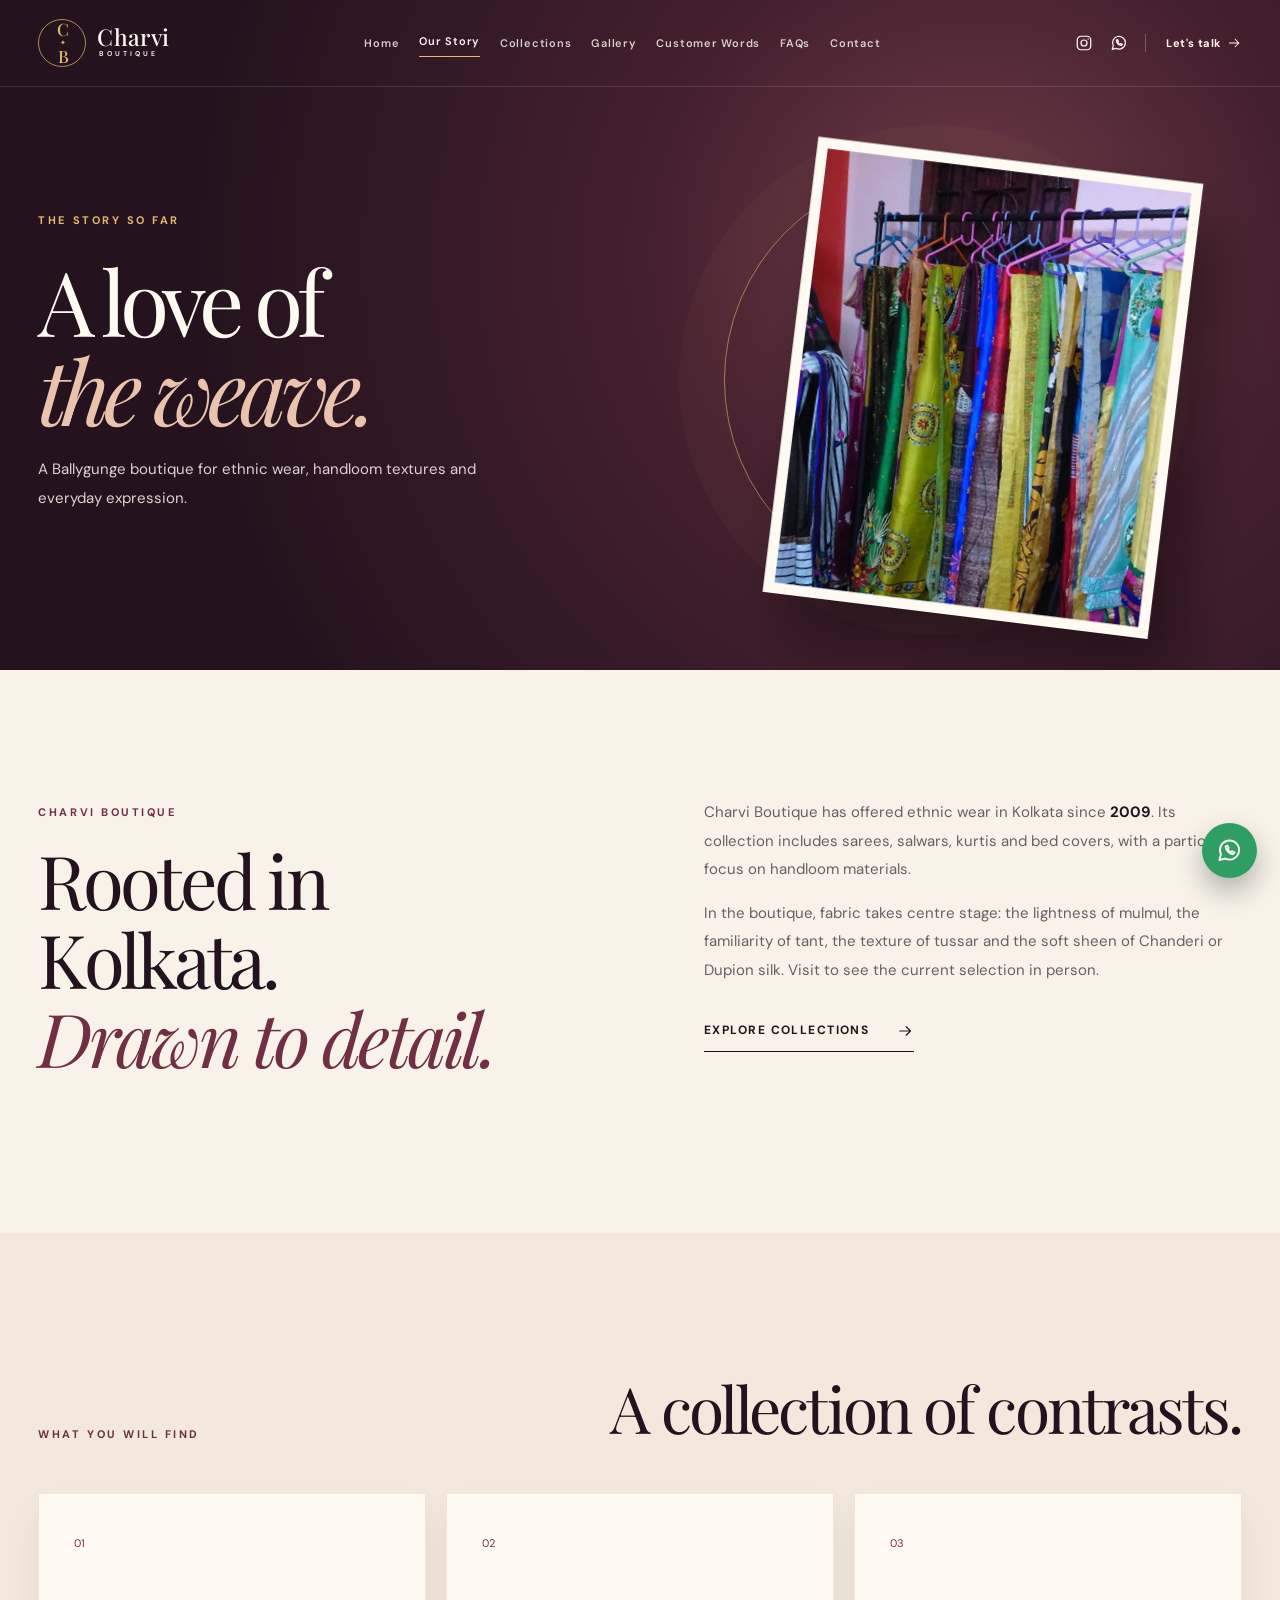
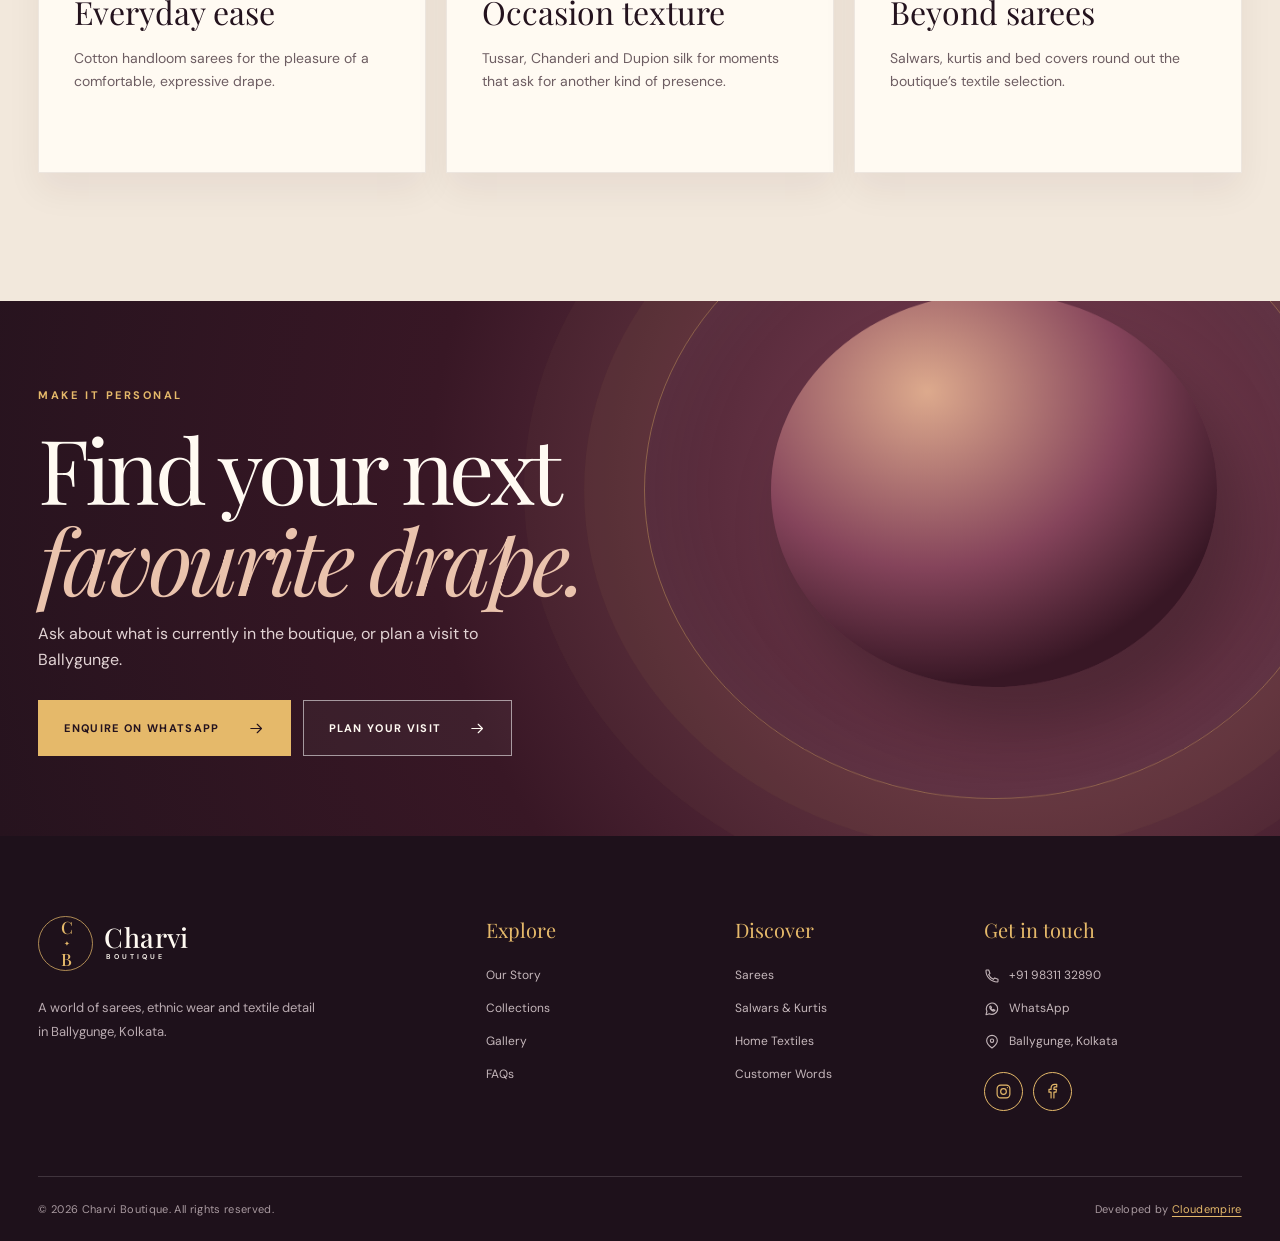
==== about/index.html @ 3b356560 "Build Charvi Boutique multi-page website" ====
<!doctype html><html lang="en"><head><meta charset="utf-8"><meta name="viewport" content="width=device-width, initial-scale=1"><meta name="theme-color" content="#24131e"><title>Our Story | Charvi Boutique, Kolkata</title><meta name="description" content="Learn about Charvi Boutique, a Ballygunge destination for handloom sarees and ethnic wear since 2009."><link rel="canonical" href="https://cloudempiretech.github.io/CharviBoutique/about/"><meta property="og:type" content="website"><meta property="og:title" content="Our Story | Charvi Boutique, Kolkata"><meta property="og:description" content="Learn about Charvi Boutique, a Ballygunge destination for handloom sarees and ethnic wear since 2009."><meta property="og:image" content="https://cloudempiretech.github.io/CharviBoutique/assets/images/boutique-3.jpg"><link rel="preconnect" href="https://fonts.googleapis.com"><link rel="preconnect" href="https://fonts.gstatic.com" crossorigin><link href="https://fonts.googleapis.com/css2?family=DM+Sans:wght@400;500;600;700&family=Playfair+Display:ital,wght@0,400;0,500;0,600;1,400;1,500&display=swap" rel="stylesheet"><link rel="stylesheet" href="../assets/css/style.css"><script type="application/ld+json">{"@context": "https://schema.org", "@type": "ClothingStore", "name": "Charvi Boutique", "url": "https://cloudempiretech.github.io/CharviBoutique/", "telephone": ["+91 98311 32890", "+91 94772 25097"], "address": {"@type": "PostalAddress", "streetAddress": "4B Baman Para Lane", "addressLocality": "Kolkata", "addressRegion": "West Bengal", "postalCode": "700019", "addressCountry": "IN"}, "sameAs": ["https://www.facebook.com/Charviboutique/", "https://www.instagram.com/thecharviboutique/"]}</script><script src="../assets/js/site.js" defer></script></head><body data-page="Our Story"><svg xmlns="http://www.w3.org/2000/svg" class="icon-sprite" aria-hidden="true"><symbol id="i-arrow" viewBox="0 0 24 24"><path d="M4 12h15m-6-6 6 6-6 6"/></symbol><symbol id="i-phone" viewBox="0 0 24 24"><path d="M7 3H4a1 1 0 0 0-1 1c0 9.4 7.6 17 17 17a1 1 0 0 0 1-1v-3l-5-2-2 2a15 15 0 0 1-7-7l2-2-2-5Z"/></symbol><symbol id="i-pin" viewBox="0 0 24 24"><path d="M20 10c0 5-8 11-8 11S4 15 4 10a8 8 0 1 1 16 0Z"/><circle cx="12" cy="10" r="2.5"/></symbol><symbol id="i-insta" viewBox="0 0 24 24"><rect x="3" y="3" width="18" height="18" rx="5"/><circle cx="12" cy="12" r="4"/><path d="M17.5 6.5h.01"/></symbol><symbol id="i-facebook" viewBox="0 0 24 24"><path d="M14 21v-8h3l.5-4H14V7c0-1 .4-1.5 1.6-1.5H18V2h-3c-3.4 0-5 1.8-5 5v2H7v4h3v8"/></symbol><symbol id="i-whatsapp" viewBox="0 0 24 24"><path d="M20.5 11.6a8.5 8.5 0 0 1-12.4 7.5L3 20.5l1.4-5.1a8.5 8.5 0 1 1 16.1-3.8Z"/><path d="M8.5 8.5c.4 3.3 3.2 6.2 6.5 6.8l1.5-1.5-2.3-1.2-1.1 1a7 7 0 0 1-2.8-2.8l1-1.1-1.3-2.2-1.5 1Z"/></symbol><symbol id="i-menu" viewBox="0 0 24 24"><path d="M3 7h18M3 12h18M3 17h18"/></symbol><symbol id="i-close" viewBox="0 0 24 24"><path d="M5 5 19 19M19 5 5 19"/></symbol><symbol id="i-plus" viewBox="0 0 24 24"><path d="M12 4v16M4 12h16"/></symbol></svg><a class="skip-link" href="#main">Skip to content</a><div class="page-transition" aria-hidden="true"></div><header class="site-header"><div class="container header-inner"><a class="brand" href="../" aria-label="Charvi Boutique home"><span class="brand-mark">C<span>✦</span>B</span><span class="brand-name">Charvi <small>BOUTIQUE</small></span></a><nav class="site-nav" id="site-nav" aria-label="Main navigation"><a href="../" >Home</a><a href="../about/" aria-current="page">Our Story</a><a href="../collections/" >Collections</a><a href="../gallery/" >Gallery</a><a href="../testimonials/" >Customer Words</a><a href="../faq/" >FAQs</a><a href="../contact/" >Contact</a></nav><div class="header-actions"><a href="https://www.instagram.com/thecharviboutique/?hl=en" aria-label="Instagram" target="_blank" rel="noopener noreferrer"><svg class="icon" aria-hidden="true"><use href="#i-insta"></use></svg></a><a href="https://wa.me/919831132890" aria-label="WhatsApp Charvi Boutique" target="_blank" rel="noopener noreferrer"><svg class="icon" aria-hidden="true"><use href="#i-whatsapp"></use></svg></a><a class="header-contact" href="../contact/">Let's talk <svg class="icon" aria-hidden="true"><use href="#i-arrow"></use></svg></a><button class="menu-toggle" type="button" aria-label="Open menu" aria-expanded="false" aria-controls="site-nav"><svg class="icon" aria-hidden="true"><use href="#i-menu"></use></svg></button></div></div></header><main id="main"><section class="page-hero about-hero"><div class="container page-hero-grid"><div class="page-hero-copy"><span class="eyebrow hero-reveal">The story so far</span><h1 class="hero-reveal">A love of<br><em>the weave.</em></h1><p class="hero-reveal">A Ballygunge boutique for ethnic wear, handloom textures and everyday expression.</p></div><div class="page-hero-art"><picture class="page-art-photo"><source type="image/webp" srcset="../assets/images/boutique-1-480.webp 480w, ../assets/images/boutique-1-960.webp 960w" sizes="(max-width: 700px) 90vw, 44vw"><img src="../assets/images/boutique-1.jpg" alt="Sarees hanging inside Charvi Boutique in Ballygunge" loading="eager" decoding="async" fetchpriority="high" width="960" height="720"></picture><span class="art-circle"></span></div></div></section><section class="section-pad container split-story"><div class="reveal"><span class="eyebrow">Charvi Boutique</span><h2>Rooted in Kolkata.<br><em>Drawn to detail.</em></h2></div><div class="story-prose reveal"><p>Charvi Boutique has offered ethnic wear in Kolkata since <strong>2009</strong>. Its collection includes sarees, salwars, kurtis and bed covers, with a particular focus on handloom materials.</p><p>In the boutique, fabric takes centre stage: the lightness of mulmul, the familiarity of tant, the texture of tussar and the soft sheen of Chanderi or Dupion silk. Visit to see the current selection in person.</p><a class="text-link" href="../collections/"><span>Explore collections</span><svg class="icon" aria-hidden="true"><use href="#i-arrow"></use></svg></a></div></section><section class="values-section section-pad"><div class="container"><div class="section-head reveal"><span class="eyebrow">What you will find</span><h2>A collection of contrasts.</h2></div><div class="value-grid"><article class="value-card tilt reveal"><span>01</span><h3>Everyday ease</h3><p>Cotton handloom sarees for the pleasure of a comfortable, expressive drape.</p></article><article class="value-card tilt reveal"><span>02</span><h3>Occasion texture</h3><p>Tussar, Chanderi and Dupion silk for moments that ask for another kind of presence.</p></article><article class="value-card tilt reveal"><span>03</span><h3>Beyond sarees</h3><p>Salwars, kurtis and bed covers round out the boutique’s textile selection.</p></article></div></div></section><section class="contact-band"><div class="contact-band-inner reveal"><span class="eyebrow">Make it personal</span><h2>Find your next<br><em>favourite drape.</em></h2><p>Ask about what is currently in the boutique, or plan a visit to Ballygunge.</p><div class="button-row"><a class="btn btn-gold" href="https://wa.me/919831132890"><span>Enquire on WhatsApp</span><svg class="icon" aria-hidden="true"><use href="#i-arrow"></use></svg></a><a class="btn btn-outline-light" href="../contact/"><span>Plan your visit</span><svg class="icon" aria-hidden="true"><use href="#i-arrow"></use></svg></a></div></div><div class="band-orb" aria-hidden="true"></div></section></main><footer class="site-footer"><div class="container footer-main"><div class="footer-brand"><a class="brand footer-logo" href="../" aria-label="Charvi Boutique home"><span class="brand-mark">C<span>✦</span>B</span><span class="brand-name">Charvi <small>BOUTIQUE</small></span></a><p>A world of sarees, ethnic wear and textile detail in Ballygunge, Kolkata.</p></div><div class="footer-links"><h3>Explore</h3><a href="../about/">Our Story</a><a href="../collections/">Collections</a><a href="../gallery/">Gallery</a><a href="../faq/">FAQs</a></div><div class="footer-links"><h3>Discover</h3><a href="../collections/sarees/">Sarees</a><a href="../collections/salwar-kurtis/">Salwars & Kurtis</a><a href="../collections/home-textiles/">Home Textiles</a><a href="../testimonials/">Customer Words</a></div><div class="footer-contact"><h3>Get in touch</h3><a href="tel:+919831132890"><svg class="icon" aria-hidden="true"><use href="#i-phone"></use></svg> +91 98311 32890</a><a href="https://wa.me/919831132890" target="_blank" rel="noopener noreferrer"><svg class="icon" aria-hidden="true"><use href="#i-whatsapp"></use></svg> WhatsApp</a><a href="https://www.google.com/maps/search/?api=1&query=Charvi+Boutique+4B+Baman+Para+Lane+Ballygunge+Kolkata" target="_blank" rel="noopener noreferrer"><svg class="icon" aria-hidden="true"><use href="#i-pin"></use></svg> Ballygunge, Kolkata</a><div class="social-row"><a href="https://www.instagram.com/thecharviboutique/?hl=en" aria-label="Instagram" target="_blank" rel="noopener noreferrer"><svg class="icon" aria-hidden="true"><use href="#i-insta"></use></svg></a><a href="https://www.facebook.com/Charviboutique/" aria-label="Facebook" target="_blank" rel="noopener noreferrer"><svg class="icon" aria-hidden="true"><use href="#i-facebook"></use></svg></a></div></div></div><div class="container footer-bottom"><span>© 2026 Charvi Boutique. All rights reserved.</span><span>Developed by <a href="https://cloudempire.tech/" target="_blank" rel="noopener noreferrer">Cloudempire</a></span></div></footer><a class="float-whatsapp" href="https://wa.me/919831132890" aria-label="Chat with Charvi Boutique on WhatsApp" target="_blank" rel="noopener noreferrer"><svg class="icon" aria-hidden="true"><use href="#i-whatsapp"></use></svg></a></body></html>
---- assets/css/style.css ----
:root{--ink:#24131e;--plum:#381725;--plum2:#4b2031;--wine:#722f44;--rose:#d8a0a0;--gold:#e5b96a;--cream:#f8f2e9;--paper:#f2e8dc;--muted:#6d5d62;--line:rgba(58,29,42,.17);--white:#fffaf2;--serif:'Playfair Display',Georgia,serif;--sans:'DM Sans',Arial,sans-serif;scroll-behavior:smooth}
*{box-sizing:border-box}html{overflow-x:hidden}body{margin:0;background:var(--cream);color:var(--ink);font-family:var(--sans);font-size:16px;line-height:1.65;overflow-x:hidden}img{max-width:100%;display:block}picture{display:block}a{color:inherit;text-decoration:none}button,input,select,textarea{font:inherit}button{cursor:pointer}::selection{background:var(--gold);color:var(--ink)}:focus-visible{outline:3px solid var(--gold);outline-offset:4px}.icon-sprite{position:absolute;width:0;height:0;overflow:hidden}.icon{width:20px;height:20px;fill:none;stroke:currentColor;stroke-width:1.65;stroke-linecap:round;stroke-linejoin:round;flex:none}.container{width:min(100% - 6vw,1380px);margin-inline:auto}.section-pad{padding:clamp(80px,10vw,150px) 0}.eyebrow{display:inline-block;color:var(--wine);font-size:11px;font-weight:700;line-height:1.4;letter-spacing:.23em;text-transform:uppercase}.section-head{display:flex;align-items:end;justify-content:space-between;gap:32px;margin-bottom:50px}.section-head h2{max-width:650px;margin:12px 0 0;font:400 clamp(44px,5vw,78px)/1.08 var(--serif);letter-spacing:-.045em}.section-head p{max-width:330px;margin:0 0 7px;color:var(--muted);font-size:14px}h1,h2,h3,p,blockquote{overflow-wrap:break-word}h2 em,h1 em{font-weight:400;color:var(--wine)}
.skip-link{position:fixed;z-index:1000;top:-100px;left:15px;background:var(--gold);padding:10px 16px}.skip-link:focus{top:15px}.page-transition{position:fixed;z-index:101;inset:0;background:var(--gold);transform:scaleY(0);transform-origin:bottom;pointer-events:none}.page-transition.active{animation:pageOut .55s ease forwards}@keyframes pageOut{to{transform:scaleY(1)}}
.site-header{position:absolute;z-index:50;top:0;left:0;width:100%;color:var(--white);border-bottom:1px solid rgba(255,255,255,.14)}.header-inner{height:86px;display:flex;align-items:center;gap:32px}.brand{display:inline-flex;align-items:center;gap:11px;white-space:nowrap;flex:none}.brand-mark{display:grid;place-items:center;position:relative;width:48px;height:48px;border:1px solid rgba(229,185,106,.72);border-radius:50%;font:500 17px/1 var(--serif);letter-spacing:-.08em;color:var(--gold)}.brand-mark>span{font-size:7px;margin:0 1px}.brand-name{display:flex;flex-direction:column;font:500 23px/1 var(--serif);letter-spacing:.015em}.brand-name small{font:600 7px/1.8 var(--sans);letter-spacing:.45em;margin-left:2px}.site-nav{display:flex;align-items:center;justify-content:center;gap:clamp(13px,1.55vw,26px);margin-left:auto}.site-nav a{font-size:11px;font-weight:600;letter-spacing:.07em;opacity:.8;position:relative;transition:opacity .25s,transform .25s}.site-nav a:after{content:'';height:1px;background:var(--gold);position:absolute;bottom:-7px;left:0;right:100%;transition:right .3s}.site-nav a:hover,.site-nav a[aria-current]{opacity:1;transform:translateY(-2px)}.site-nav a:hover:after,.site-nav a[aria-current]:after{right:0}.header-actions{display:flex;align-items:center;gap:17px;margin-left:auto}.header-actions>a:not(.header-contact){display:grid;place-items:center;transition:transform .3s,color .3s}.header-actions>a:hover{color:var(--gold);transform:translateY(-3px)}.header-actions .icon{width:18px;height:18px}.header-contact{display:inline-flex;gap:6px;align-items:center;border-left:1px solid rgba(255,255,255,.25);padding-left:20px;font-size:11px;font-weight:700;letter-spacing:.04em;white-space:nowrap}.header-contact .icon{width:15px}.menu-toggle{display:none;background:none;border:0;color:inherit;padding:8px}.menu-toggle .icon{width:26px;height:26px}
.btn{display:inline-flex;align-items:center;justify-content:space-between;gap:28px;min-height:56px;padding:0 25px;border:1px solid transparent;font-size:11px;font-weight:700;letter-spacing:.12em;text-transform:uppercase;transition:transform .35s,box-shadow .35s,background .35s,color .35s;position:relative;overflow:hidden;isolation:isolate}.btn:before{content:'';position:absolute;z-index:-1;inset:0;background:linear-gradient(120deg,transparent 20%,rgba(255,255,255,.42) 50%,transparent 80%);transform:translateX(-145%) skewX(-25deg);transition:transform .65s}.btn:hover{transform:translateY(-4px);box-shadow:0 16px 32px rgba(20,5,12,.22)}.btn:hover:before{transform:translateX(145%) skewX(-25deg)}.btn .icon{width:17px;height:17px;transition:transform .3s}.btn:hover .icon{transform:translateX(5px)}.btn-gold{background:var(--gold);color:var(--ink)}.btn-outline-light{color:var(--white);border-color:rgba(255,255,255,.55);background:rgba(255,255,255,.04)}.btn-outline-light:hover{background:rgba(255,255,255,.13)}.button-row{display:flex;align-items:center;flex-wrap:wrap;gap:12px}.text-link{display:inline-flex;align-items:center;gap:28px;padding:10px 0;border-bottom:1px solid currentColor;font-size:12px;font-weight:700;letter-spacing:.12em;text-transform:uppercase;transition:gap .3s,color .3s}.text-link:hover{gap:38px;color:var(--wine)}.text-link .icon{width:17px}
.home-hero,.page-hero{background:radial-gradient(circle at 76% 38%,#723d49 0,#45202f 30%,#24131e 73%);color:var(--white);position:relative;isolation:isolate;overflow:hidden}.home-hero:before,.page-hero:before{content:'';position:absolute;inset:0;background-image:linear-gradient(115deg,rgba(255,255,255,.03) 1px,transparent 1px);background-size:55px 55px;opacity:.35;pointer-events:none}.home-hero{min-height:min(880px,100vh);padding:155px 0 38px}.hero-glow{position:absolute;width:45vw;height:45vw;border-radius:50%;top:13%;right:-9%;background:#b4575c;filter:blur(110px);opacity:.13}.hero-grid{display:grid;grid-template-columns:1fr 1.05fr;align-items:center;gap:3vw;min-height:600px}.hero-copy{position:relative;z-index:3;padding-bottom:20px}.hero-copy .eyebrow,.page-hero-copy .eyebrow{color:var(--gold)}.hero-copy h1,.page-hero-copy h1{margin:24px 0 22px;font:400 clamp(69px,7.3vw,122px)/.99 var(--serif);letter-spacing:-.067em}.hero-copy h1 em,.page-hero-copy h1 em{color:#eac3ad;white-space:nowrap}.hero-copy>p,.page-hero-copy>p{max-width:450px;color:#dfd1d1;font-size:15px;line-height:1.9;margin:0 0 32px}.hero-social{display:flex;align-items:center;gap:18px;margin-top:52px;color:var(--rose)}.hero-social span{font-size:10px;text-transform:uppercase;letter-spacing:.18em}.hero-social a{display:grid;place-items:center;border:1px solid rgba(255,255,255,.25);width:38px;height:38px;border-radius:50%;transition:transform .3s,background .3s}.hero-social a:hover{transform:translateY(-4px);background:rgba(255,255,255,.14)}.hero-social .icon{width:16px;height:16px}.hero-bottom{display:flex;justify-content:space-between;position:relative;z-index:2;color:rgba(255,255,255,.52);font-size:10px;letter-spacing:.16em;text-transform:uppercase;margin-top:20px}.hero-stage{position:relative;height:610px;transform-style:preserve-3d;perspective:1100px;will-change:transform}.stage-ring{position:absolute;width:520px;height:520px;border:1px solid rgba(229,185,106,.35);border-radius:50%;top:40px;left:11%;transform:rotate(-18deg) translateZ(-80px);box-shadow:0 0 0 36px rgba(255,255,255,.017),0 0 0 85px rgba(229,185,106,.025)}.stage-ring:after{content:'';position:absolute;width:70%;height:70%;border:1px dashed rgba(229,185,106,.22);border-radius:50%;top:15%;left:15%}.stage-back{position:absolute;left:0;top:96px;width:46%;height:310px;transform:rotate(-11deg) translateZ(20px);padding:9px;background:#fff5e7;box-shadow:0 35px 60px rgba(16,0,8,.45);animation:floatSoft 8s ease-in-out infinite}.stage-back picture,.stage-back img,.stage-main picture,.stage-main img{width:100%;height:100%;object-fit:cover}.stage-main{position:absolute;right:5%;top:8px;width:57%;height:560px;transform:rotate(7deg) translateZ(100px);padding:11px;background:var(--white);box-shadow:0 46px 75px rgba(11,0,7,.55);animation:floatSoft 9s ease-in-out infinite reverse}.stage-main img{object-position:48% 45%}.stage-main:after{content:'';position:absolute;inset:11px;background:linear-gradient(to bottom,transparent 70%,rgba(0,0,0,.29));pointer-events:none}.image-stamp{position:absolute;z-index:2;bottom:30px;left:30px;color:white;font:italic 16px var(--serif);text-shadow:0 1px 8px #000}.image-stamp b{color:var(--gold);padding:0 4px}.stage-glass{position:absolute;z-index:3;left:11%;bottom:21px;width:190px;height:140px;display:flex;align-items:center;gap:13px;padding:20px;border:1px solid rgba(255,255,255,.35);background:linear-gradient(125deg,rgba(255,255,255,.24),rgba(255,255,255,.06));backdrop-filter:blur(16px);box-shadow:20px 30px 50px rgba(18,0,10,.35);transform:rotate(-8deg) translateZ(160px)}.stage-glass span:last-child{font:18px/1.4 var(--serif)}.stage-glass em{color:#f1d39b}.sparkle{color:var(--gold);align-self:flex-start}.stage-disk{position:absolute;right:0;bottom:0;width:140px;height:140px;border-radius:50%;background:radial-gradient(circle at 30% 25%,#f8e0b6,#b77d3d 60%,#5b3429 90%);filter:blur(.1px);box-shadow:inset -17px -20px 30px rgba(54,12,27,.32),0 26px 30px rgba(0,0,0,.35);transform:translateZ(60px)}@keyframes floatSoft{50%{translate:0 -12px}}
.intro{display:grid;grid-template-columns:1fr 2.4fr .95fr;gap:5vw;align-items:center}.intro-symbol{font:200px/1 var(--serif);color:var(--gold);text-shadow:14px 20px 0 rgba(114,47,68,.09)}.intro-text h2{font:400 clamp(43px,5vw,77px)/1.13 var(--serif);letter-spacing:-.045em;margin:16px 0 25px}.intro-text p{max-width:610px;color:var(--muted);margin-bottom:28px}.intro-aside{align-self:end;color:var(--muted);font-size:13px}.intro-aside .line{display:block;width:70px;height:1px;background:var(--wine);margin-bottom:23px}
.collections-section{background:var(--paper);position:relative}.collections-section:before,.more-collections:before{content:'✦';position:absolute;right:2%;top:1%;color:rgba(114,47,68,.05);font:300px/1 var(--serif)}.collection-grid{display:grid;grid-template-columns:repeat(3,1fr);gap:20px;perspective:1200px}.collection-card{min-height:450px;position:relative;isolation:isolate;padding:28px;display:flex;flex-direction:column;justify-content:space-between;color:var(--white);overflow:hidden;transform-style:preserve-3d;background:linear-gradient(150deg,#8d4e55,#3a1c2c);box-shadow:0 18px 34px rgba(42,16,27,.16);transition:transform .35s,box-shadow .35s}.collection-card:before{content:'';position:absolute;inset:0;z-index:-1;opacity:.7;transform:scale(1);transition:transform .7s;background:radial-gradient(ellipse at 70% 30%,rgba(255,229,176,.55),transparent 34%),repeating-linear-gradient(102deg,transparent 0 9px,rgba(255,255,255,.055) 10px 12px)}.collection-card:hover{box-shadow:0 30px 55px rgba(42,16,27,.27)}.collection-card:hover:before{transform:scale(1.1)}.collection-card.wear{background:linear-gradient(145deg,#9e7758,#513336)}.collection-card.home{background:linear-gradient(145deg,#466b68,#233b40)}.collection-card.wear:before{background:radial-gradient(ellipse at 70% 30%,rgba(255,239,184,.5),transparent 35%),repeating-linear-gradient(145deg,transparent 0 16px,rgba(255,255,255,.065) 17px 19px)}.collection-card.home:before{background:radial-gradient(ellipse at 68% 30%,rgba(180,225,212,.44),transparent 35%),repeating-linear-gradient(90deg,transparent 0 11px,rgba(255,255,255,.05) 12px 14px)}.card-number{font:12px var(--sans);letter-spacing:.15em;transform:translateZ(35px)}.card-orbit{position:absolute;width:280px;height:280px;border-radius:50%;border:1px solid rgba(255,255,255,.5);top:49px;right:-29px;transform:rotateX(66deg) rotateZ(-40deg) translateZ(20px);box-shadow:0 0 0 30px rgba(255,255,255,.045),0 0 0 65px rgba(255,255,255,.027)}.card-orbit:after{content:'';position:absolute;inset:50px;border-radius:50%;background:radial-gradient(circle at 35% 30%,rgba(255,255,255,.6),rgba(255,255,255,.04) 70%);box-shadow:20px 35px 45px rgba(0,0,0,.22)}.card-bottom{display:flex;flex-direction:column;align-items:start;transform:translateZ(55px)}.card-bottom strong{font:400 clamp(32px,3vw,50px)/1.1 var(--serif);letter-spacing:-.03em}.card-bottom small{font:13px/1.6 var(--sans);opacity:.82;max-width:260px;margin-top:12px}.round-arrow{width:44px;height:44px;border:1px solid rgba(255,255,255,.65);border-radius:50%;display:grid;place-items:center;margin-top:28px;transition:transform .3s,background .3s}.collection-card:hover .round-arrow{transform:translateX(6px);background:rgba(255,255,255,.16)}
.feature-section{display:grid;grid-template-columns:1fr 1fr;gap:clamp(50px,9vw,140px);align-items:center}.feature-media{height:640px;position:relative;perspective:900px}.feature-photo{position:absolute;inset:20px 25px 20px 40px;transform:rotate(-5deg);box-shadow:25px 35px 45px rgba(67,31,40,.21);overflow:hidden}.feature-photo img{width:100%;height:100%;object-fit:cover;transition:transform 1s}.feature-photo:hover img{transform:scale(1.08)}.photo-shadow{position:absolute;inset:0 65px 45px 0;background:#dbbc9a;transform:rotate(5deg)}.feature-tag{position:absolute;right:-20px;bottom:40px;display:flex;justify-content:space-between;width:220px;padding:17px 20px;background:rgba(255,251,246,.87);backdrop-filter:blur(14px);box-shadow:0 18px 30px rgba(54,23,37,.15);font:italic 19px var(--serif);transform:rotate(4deg)}.feature-copy h2,.split-story h2,.contact-info h2,.faq-intro h2{font:400 clamp(49px,5.8vw,84px)/1.06 var(--serif);letter-spacing:-.05em;margin:17px 0 28px}.feature-copy>p,.story-prose p,.faq-intro p{color:var(--muted);font-size:15px;line-height:1.9;max-width:540px}.material-list{list-style:none;padding:0;margin:32px 0}.material-list li{padding:13px 0;border-bottom:1px solid var(--line);font:400 25px var(--serif)}.material-list li span{font:11px var(--sans);color:var(--wine);margin-right:25px}.quote-section{background:#e9dacf}.quote-layout{display:flex;gap:7vw;align-items:center}.quote-star{font:180px/1 var(--serif);color:var(--wine);text-shadow:15px 20px 0 rgba(114,47,68,.12)}.quote-layout blockquote{font:italic 400 clamp(45px,6vw,85px)/1.15 var(--serif);letter-spacing:-.03em;margin:12px 0}.quote-layout p{font-size:13px;color:var(--muted);margin-bottom:23px}.contact-band{background:radial-gradient(circle at 80% 35%,#804357,#381725 55%,#26131e);color:var(--white);position:relative;overflow:hidden;min-height:520px;display:flex;align-items:center}.contact-band-inner{width:min(100% - 6vw,1380px);margin:80px auto;position:relative;z-index:2}.contact-band .eyebrow{color:var(--gold)}.contact-band h2{font:400 clamp(55px,7vw,104px)/1.02 var(--serif);letter-spacing:-.05em;margin:15px 0}.contact-band h2 em{color:#eac3ad}.contact-band p{color:#e2d3d4;max-width:460px;margin-bottom:27px}.band-orb{position:absolute;right:-5%;top:-30%;height:700px;width:700px;border-radius:50%;border:1px solid rgba(229,185,106,.42);box-shadow:0 0 0 60px rgba(229,185,106,.045),0 0 0 120px rgba(229,185,106,.035),inset 0 0 100px rgba(255,255,255,.07);transform:rotateX(28deg)}.band-orb:before{content:'';position:absolute;inset:18%;border-radius:50%;background:radial-gradient(circle at 35% 25%,#ddaa8d,#85445b 45%,#381725 75%);box-shadow:25px 45px 60px rgba(0,0,0,.25)}
.page-hero{padding:150px 0 70px;min-height:620px}.page-hero-grid{display:grid;grid-template-columns:1fr .85fr;align-items:center;gap:6vw}.page-hero-copy{position:relative;z-index:2}.page-hero-copy h1{font-size:clamp(68px,7vw,115px)}.page-hero-art{height:450px;position:relative;perspective:900px}.page-art-photo{position:absolute;inset:5% 15% 0 15%;padding:10px;background:var(--white);transform:rotate(7deg) translateZ(60px);box-shadow:24px 35px 55px rgba(0,0,0,.42);z-index:2}.page-art-photo img{width:100%;height:100%;object-fit:cover}.art-circle{position:absolute;border:1px solid rgba(229,185,106,.6);height:420px;width:420px;border-radius:50%;left:0;top:20px;box-shadow:0 0 0 45px rgba(229,185,106,.035)}.page-hero .page-art-photo{animation:artIn 1.1s .2s both}@keyframes artIn{from{opacity:0;transform:rotate(18deg) translate(60px,30px) scale(.9)}to{opacity:1;transform:rotate(7deg) translateZ(60px)}}.fabric-art{display:grid;place-items:center}.fabric-fold{position:absolute;width:67%;height:360px;border-radius:55% 10% 40% 20%;filter:drop-shadow(30px 35px 22px rgba(0,0,0,.24));background:repeating-linear-gradient(105deg,rgba(255,255,255,.16) 0 2px,transparent 3px 20px),linear-gradient(140deg,#d8a577 0,#a75859 35%,#692b46 70%,#3e2338);transform:rotate(-22deg) skewX(-15deg);box-shadow:inset 20px 20px 40px rgba(255,255,255,.25),inset -25px -30px 50px rgba(23,3,16,.45)}.fold-2{background:repeating-linear-gradient(120deg,rgba(255,255,255,.12) 0 2px,transparent 3px 25px),linear-gradient(140deg,#d4ab79,#756e71,#273f48);transform:rotate(18deg) skewX(9deg) translate(70px,30px)}.fold-3{width:52%;height:310px;background:repeating-linear-gradient(95deg,rgba(255,255,255,.17) 0 2px,transparent 3px 13px),linear-gradient(140deg,#cfa99a,#7c3448,#3e2436);transform:rotate(-8deg) skewX(-8deg) translate(-25px,-30px)}.fabric-seal{position:absolute;z-index:3;top:38%;left:41%;width:95px;height:95px;display:grid;place-items:center;border-radius:50%;background:var(--gold);color:var(--ink);font:26px var(--serif);box-shadow:0 25px 30px rgba(0,0,0,.3)}.fabric-seal span{font-size:9px;position:absolute}.type-art{display:flex;align-items:center;justify-content:center;font:400 430px/1 var(--serif);color:rgba(229,185,106,.6);text-shadow:30px 35px 35px rgba(0,0,0,.3);transform:rotate(-10deg)}.type-art span{font-size:100px;position:absolute;color:var(--rose);right:15%;bottom:7%}.question-art{font-size:330px}.split-story{display:grid;grid-template-columns:1fr 1fr;gap:10vw;align-items:start}.story-prose p:first-child{margin-top:0}.story-prose strong{color:var(--ink)}.story-prose .text-link{margin-top:12px}.values-section,.more-collections{background:var(--paper);position:relative}.value-grid{display:grid;grid-template-columns:repeat(3,1fr);gap:20px;perspective:900px}.value-card{background:var(--white);padding:35px;min-height:280px;border:1px solid rgba(63,28,42,.09);box-shadow:0 18px 33px rgba(52,22,34,.06);transition:transform .35s,box-shadow .35s}.value-card:hover{box-shadow:0 25px 45px rgba(52,22,34,.14)}.value-card span{font-size:11px;color:var(--wine)}.value-card h3{font:400 32px var(--serif);margin:35px 0 13px}.value-card p{font-size:14px;color:var(--muted)}.collection-note{background:#ead8c8}.chip-row{display:flex;gap:8px;flex-wrap:wrap;margin:25px 0}.chip-row span{border:1px solid var(--line);padding:8px 15px;border-radius:100px;color:var(--wine);font-size:12px;font-weight:600}.detail-hero .page-art-photo img{object-position:45% 30%}
.gallery-grid{display:grid;grid-template-columns:repeat(3,1fr);gap:18px;align-items:start}.gallery-item{border:0;text-align:left;background:var(--white);padding:9px;box-shadow:0 20px 40px rgba(59,26,38,.1);transition:transform .4s,box-shadow .4s}.gallery-item:nth-child(2){margin-top:75px}.gallery-item:nth-child(3){margin-top:150px}.gallery-item:hover{transform:translateY(-12px) rotate(-2deg);box-shadow:0 35px 55px rgba(59,26,38,.2)}.gallery-item picture{height:420px;overflow:hidden}.gallery-item img{width:100%;height:100%;object-fit:cover;transition:transform .7s}.gallery-item:hover img{transform:scale(1.07)}.gallery-item span{display:flex;justify-content:space-between;align-items:center;padding:18px 12px 10px;font:italic 18px var(--serif)}.gallery-item b{font:20px var(--sans)}.lightbox{border:0;background:transparent;padding:30px;max-width:min(95vw,1100px);max-height:95vh;color:white}.lightbox::backdrop{background:rgba(24,9,17,.9);backdrop-filter:blur(8px)}.lightbox img{max-height:80vh;max-width:100%;margin:auto;object-fit:contain}.lightbox p{text-align:center;font-size:13px}.lightbox-close{position:absolute;right:0;top:0;width:37px;height:37px;background:var(--gold);border:0}.review-wrap{text-align:center;max-width:920px}.review-wrap .quote-mark{font:190px/.6 var(--serif);color:var(--gold)}.review-wrap blockquote{font:italic 400 clamp(55px,8vw,112px)/1.1 var(--serif);letter-spacing:-.05em;margin:18px 0}.review-wrap>p{font-size:13px;color:var(--muted)}.review-wrap>.text-link{margin-top:20px}.review-note{background:var(--paper);padding:55px;margin-top:95px}.review-note h2{font:400 44px var(--serif);margin:0}.review-note p{color:var(--muted);margin-bottom:27px}
.faq-layout{display:grid;grid-template-columns:.8fr 1.2fr;gap:9vw}.faq-intro{position:sticky;top:30px;align-self:start}.faq-list{border-top:1px solid var(--line)}.faq-item{border-bottom:1px solid var(--line);padding:23px 0}.faq-item summary{list-style:none;display:flex;justify-content:space-between;gap:15px;align-items:center;cursor:pointer;font:400 25px/1.3 var(--serif)}.faq-item summary::-webkit-details-marker{display:none}.faq-item summary span{width:35px;height:35px;display:grid;place-items:center;border:1px solid var(--line);border-radius:50%;flex:none;transition:transform .3s,background .3s}.faq-item[open] summary span{transform:rotate(45deg);background:var(--gold)}.faq-item p{color:var(--muted);max-width:600px;font-size:14px;line-height:1.9;padding-right:45px}.contact-grid{display:grid;grid-template-columns:1fr 1fr;gap:9vw}.contact-line{display:flex;gap:18px;border-top:1px solid var(--line);padding:23px 0}.contact-line>.icon{color:var(--wine);margin-top:4px}.contact-line strong{font:400 25px var(--serif)}.contact-line p{color:var(--muted);font-size:14px;margin:6px 0}.contact-line a:not(.icon){text-decoration:underline;text-decoration-color:rgba(114,47,68,.3);text-underline-offset:4px}.contact-line a:hover{color:var(--wine)}.social-row{display:flex;align-items:center;gap:10px;margin-top:20px}.social-row a{display:grid;place-items:center;width:39px;height:39px;border:1px solid currentColor;border-radius:50%;transition:transform .3s,background .3s,color .3s}.social-row a:hover{transform:translateY(-4px);background:var(--gold);color:var(--ink)}.social-row .icon{width:17px;height:17px}.enquiry-form{background:var(--paper);padding:clamp(30px,5vw,65px);box-shadow:20px 24px 50px rgba(75,32,49,.08)}.enquiry-form h2{font:400 47px var(--serif);margin:12px 0}.enquiry-form>p{color:var(--muted);font-size:14px;margin-bottom:25px}.enquiry-form label{display:block;font-size:11px;font-weight:700;letter-spacing:.1em;text-transform:uppercase;margin:18px 0 7px}.enquiry-form input,.enquiry-form select,.enquiry-form textarea{width:100%;border:1px solid rgba(57,26,40,.24);background:var(--white);padding:12px 14px;color:var(--ink);border-radius:0}.enquiry-form textarea{resize:vertical}.enquiry-form .btn{margin-top:23px;width:100%}.form-status{min-height:20px;margin:12px 0 0!important}
.site-footer{background:#1e111b;color:var(--white)}.footer-main{display:grid;grid-template-columns:2fr 1fr 1fr 1.3fr;gap:4vw;padding:80px 0 65px}.footer-brand p{max-width:280px;color:#b9aab0;font-size:13px;line-height:1.8;margin-top:25px}.footer-logo .brand-mark{width:55px;height:55px}.footer-logo .brand-name{font-size:27px}.site-footer h3{font:400 20px var(--serif);color:var(--gold);margin:0 0 23px}.footer-links a,.footer-contact>a{display:flex;align-items:center;gap:9px;color:#c5b7bb;font-size:12px;margin-bottom:13px;transition:color .3s,transform .3s}.footer-links a:hover,.footer-contact>a:hover{color:var(--gold);transform:translateX(4px)}.footer-contact>a .icon{width:16px;height:16px}.footer-contact .social-row{color:var(--gold)}.footer-bottom{border-top:1px solid rgba(255,255,255,.15);padding:23px 0;display:flex;justify-content:space-between;gap:20px;color:#a99aa0;font-size:11px;letter-spacing:.03em}.footer-bottom a{color:var(--gold);text-decoration:underline;text-underline-offset:3px}.float-whatsapp{position:fixed;z-index:48;right:23px;bottom:22px;width:55px;height:55px;display:grid;place-items:center;border-radius:50%;background:#2f9e62;color:white;box-shadow:0 13px 27px rgba(11,37,22,.3);transition:transform .3s,box-shadow .3s}.float-whatsapp:hover{transform:translateY(-5px) scale(1.06);box-shadow:0 18px 35px rgba(11,37,22,.4)}.float-whatsapp .icon{width:27px;height:27px}
.reveal{opacity:0;transform:translateY(42px);transition:opacity .8s ease,transform .8s cubic-bezier(.2,.75,.25,1)}.reveal.is-visible{opacity:1;transform:translateY(0)}.hero-reveal{opacity:0;transform:translateY(28px);animation:heroUp .75s forwards}.hero-reveal:nth-child(2){animation-delay:.14s}.hero-reveal:nth-child(3){animation-delay:.26s}.hero-reveal:nth-child(4){animation-delay:.38s}.hero-reveal:nth-child(5){animation-delay:.5s}@keyframes heroUp{to{opacity:1;transform:translateY(0)}}
@media(max-width:1200px){.site-nav{gap:12px}.site-nav a{font-size:10px}.header-actions{gap:11px}.header-contact{padding-left:12px}.hero-copy h1{font-size:clamp(67px,7vw,96px)}.stage-main{width:62%}.stage-back{width:49%}}
@media(max-width:950px){.site-header{position:absolute}.header-inner{height:75px}.menu-toggle{display:grid}.site-nav{position:absolute;top:74px;left:0;right:0;display:flex;flex-direction:column;align-items:stretch;gap:0;padding:15px 6vw 24px;background:#2e1724;border-top:1px solid rgba(255,255,255,.15);box-shadow:0 20px 30px rgba(0,0,0,.2);opacity:0;visibility:hidden;transform:translateY(-12px);transition:opacity .25s,transform .25s,visibility .25s}.site-nav.open{opacity:1;visibility:visible;transform:translateY(0)}.site-nav a{font-size:14px;padding:10px 4px}.site-nav a:after{display:none}.header-contact{display:none!important}.home-hero{padding-top:120px}.hero-grid{grid-template-columns:1fr 1fr;min-height:570px}.hero-stage{height:480px}.stage-ring{width:370px;height:370px}.stage-main{height:440px;right:0}.stage-back{height:240px;top:80px}.stage-glass{left:-1%;bottom:-5px}.stage-disk{width:100px;height:100px}.page-hero{min-height:540px;padding-top:130px}.page-hero-art{height:350px}.art-circle{height:330px;width:330px}.intro{grid-template-columns:100px 1fr}.intro-symbol{font-size:100px}.intro-aside{grid-column:2}.collection-card{min-height:350px}.card-bottom strong{font-size:34px}.card-orbit{width:210px;height:210px}.feature-media{height:520px}.footer-main{grid-template-columns:2fr 1fr 1fr}.footer-contact{grid-column:1/-1}.footer-contact>a{display:inline-flex;margin-right:20px}}
@media(max-width:700px){.container{width:min(100% - 36px,1380px)}.section-pad{padding:74px 0}.section-head{display:block;margin-bottom:35px}.section-head p{margin-top:15px}.header-inner{height:70px}.brand-mark{height:42px;width:42px;font-size:15px}.brand-name{font-size:21px}.site-nav{top:69px}.header-actions>a:not(.header-contact){display:none}.home-hero{min-height:unset;padding:121px 0 26px}.hero-grid{display:flex;flex-direction:column;gap:45px;min-height:0}.hero-copy{width:100%}.hero-copy h1,.page-hero-copy h1{font-size:clamp(58px,13vw,88px);margin:16px 0}.hero-copy>p,.page-hero-copy>p{font-size:14px;line-height:1.8}.hero-social{margin-top:33px}.hero-stage{width:min(100%,490px);height:460px;margin:auto}.stage-ring{top:20px;left:6%}.stage-main{height:410px;width:59%;right:6%;top:0}.stage-back{left:2%;top:85px;width:48%;height:240px}.stage-glass{bottom:10px;left:3%;width:150px;height:100px;padding:14px}.stage-glass span:last-child{font-size:15px}.stage-disk{bottom:0;right:2%;width:75px;height:75px}.hero-bottom span:last-child{display:none}.intro{display:block}.intro-symbol{font-size:90px}.intro-text h2{font-size:47px}.intro-aside{margin-top:35px}.collection-grid,.value-grid{grid-template-columns:1fr}.collection-card{min-height:330px}.card-orbit{top:20px;right:5%;width:260px;height:260px}.feature-section{display:block}.feature-media{height:490px;margin-bottom:55px}.feature-photo{inset:12px 25px 15px 20px}.feature-tag{right:0;width:190px}.feature-copy h2,.split-story h2,.contact-info h2,.faq-intro h2{font-size:53px}.quote-layout{display:block}.quote-star{font-size:90px}.quote-layout blockquote{font-size:52px}.contact-band{min-height:480px}.contact-band-inner{width:min(100% - 36px,1380px)}.contact-band h2{font-size:58px}.band-orb{height:450px;width:450px;right:-55%;top:-18%;opacity:.65}.page-hero{min-height:unset;padding:118px 0 60px}.page-hero-grid{display:block}.page-hero-art{height:360px;margin-top:32px}.page-art-photo{inset:0 19% 0 17%}.art-circle{left:5%;top:4%;height:330px;width:330px}.type-art{height:220px;font-size:290px;line-height:1}.type-art span{font-size:70px}.question-art{font-size:220px}.fabric-art{height:300px}.fabric-fold{height:270px}.fold-3{height:230px}.split-story,.faq-layout,.contact-grid{display:block}.story-prose{margin-top:20px}.value-card{min-height:240px}.gallery-grid{grid-template-columns:1fr;gap:26px}.gallery-item:nth-child(n){margin-top:0}.gallery-item picture{height:430px}.faq-intro{position:static;margin-bottom:45px}.faq-item summary{font-size:22px}.contact-info{margin-bottom:45px}.enquiry-form{padding:30px}.footer-main{grid-template-columns:1fr 1fr;gap:40px 15px;padding:55px 0}.footer-brand,.footer-contact{grid-column:1/-1}.footer-contact>a{display:flex;margin-right:0}.footer-bottom{display:flex;flex-direction:column;gap:6px}.float-whatsapp{width:49px;height:49px;right:15px;bottom:15px}.float-whatsapp .icon{width:24px;height:24px}}
@media(max-width:420px){.hero-copy h1,.page-hero-copy h1{font-size:56px}.hero-copy h1 em,.page-hero-copy h1 em{white-space:normal}.button-row .btn{width:100%}.hero-stage{height:380px}.stage-ring{height:290px;width:290px}.stage-main{height:345px}.stage-back{height:200px}.stage-glass{bottom:-4px}.page-hero-art{height:300px}.page-art-photo{inset:0 16%}.art-circle{height:270px;width:270px}.feature-media{height:405px}.gallery-item picture{height:340px}}
@media(prefers-reduced-motion:reduce){*,*:before,*:after{scroll-behavior:auto!important;animation-duration:.01ms!important;animation-iteration-count:1!important;transition-duration:.01ms!important}.reveal,.hero-reveal{opacity:1!important;transform:none!important}.page-transition{display:none}.hero-stage,.stage-main,.stage-back{transform:none!important}}
.abstract-art{position:absolute;inset:0;display:grid;place-items:center}
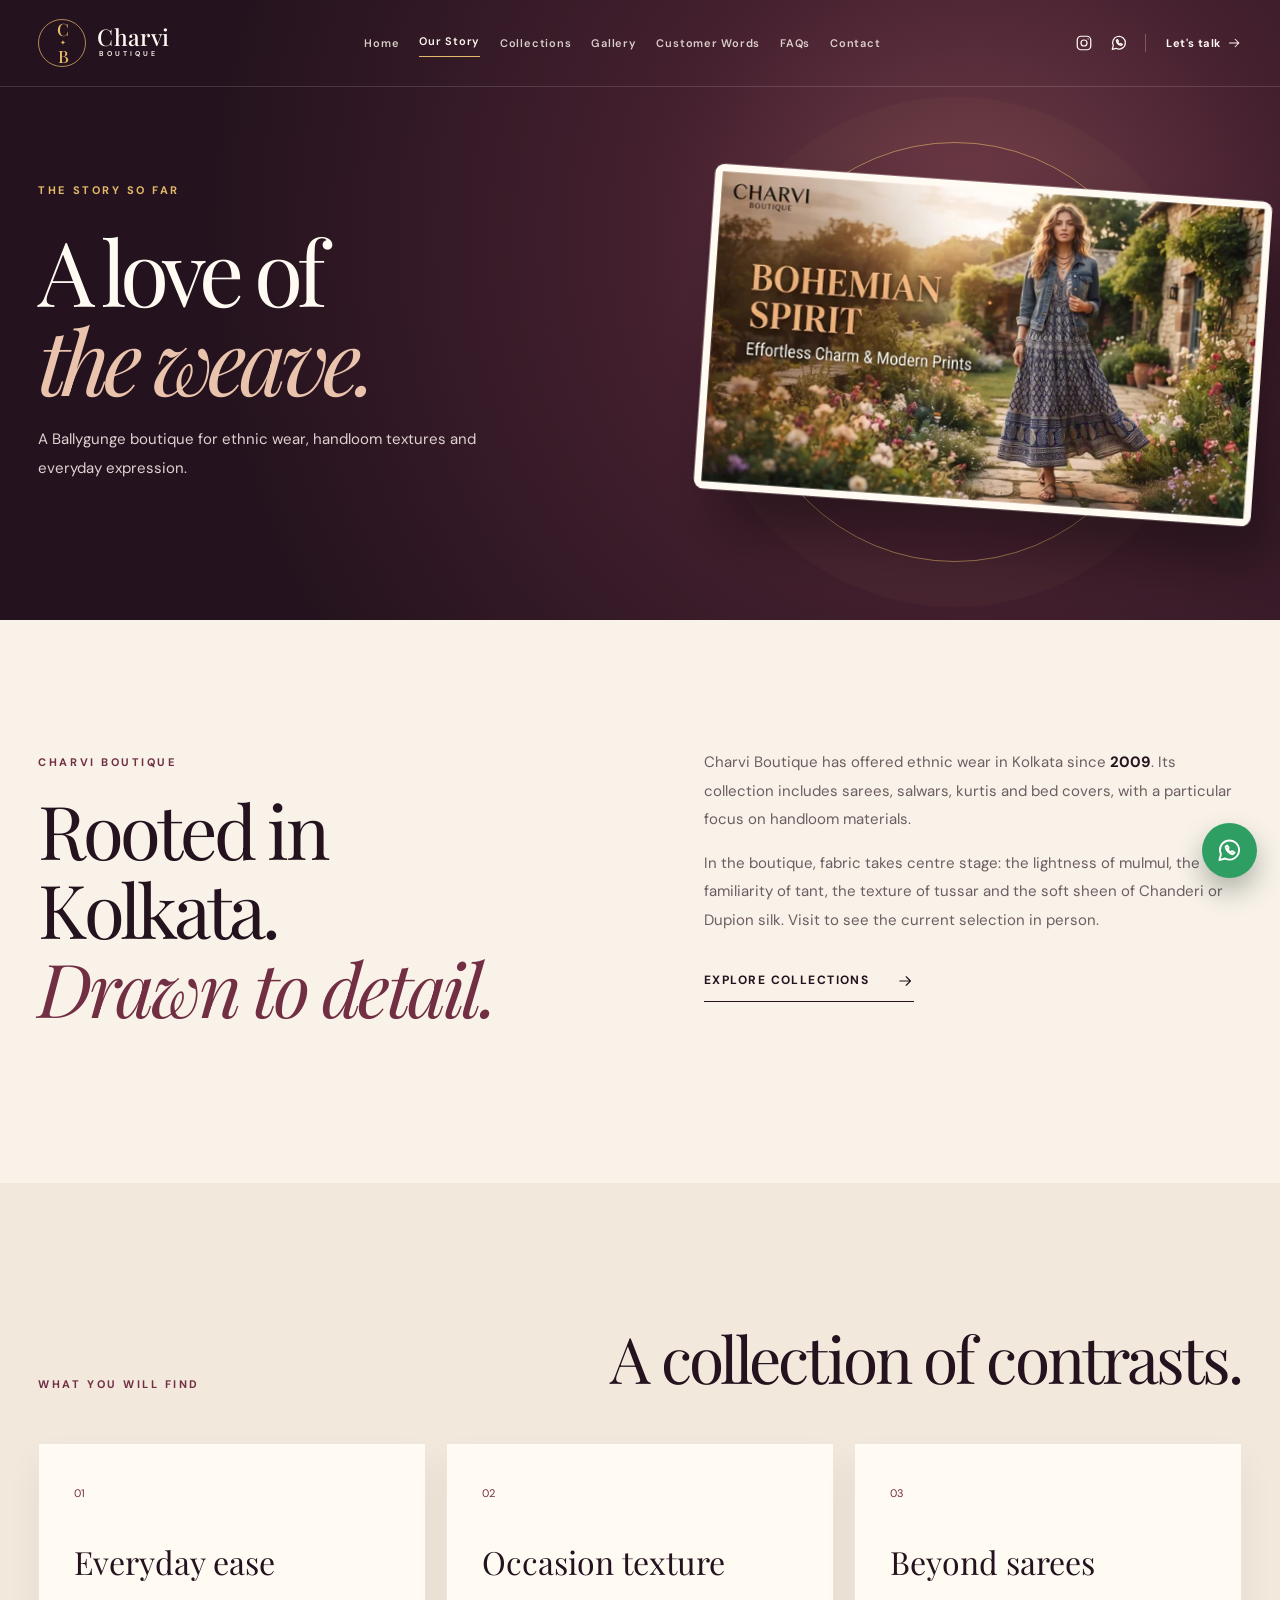
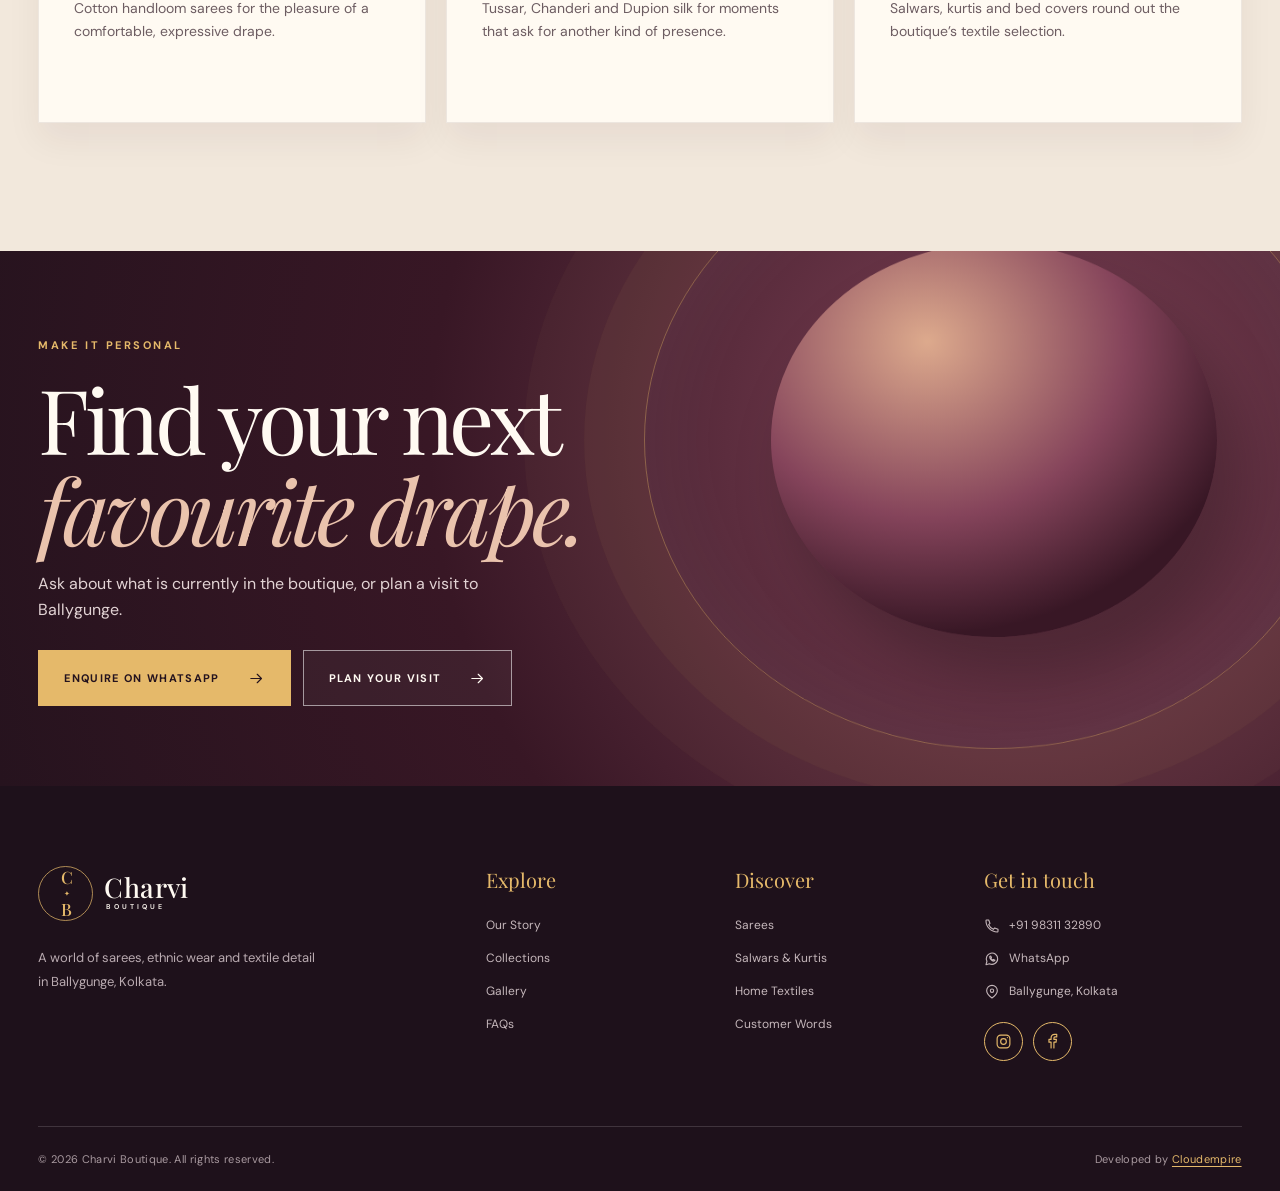
==== commit da1e9e34: "Add supplied campaign artwork to boutique heroes" ====
--- a/about/index.html
+++ b/about/index.html
@@ -1 +1 @@
-<!doctype html><html lang="en"><head><meta charset="utf-8"><meta name="viewport" content="width=device-width, initial-scale=1"><meta name="theme-color" content="#24131e"><title>Our Story | Charvi Boutique, Kolkata</title><meta name="description" content="Learn about Charvi Boutique, a Ballygunge destination for handloom sarees and ethnic wear since 2009."><link rel="canonical" href="https://cloudempiretech.github.io/CharviBoutique/about/"><meta property="og:type" content="website"><meta property="og:title" content="Our Story | Charvi Boutique, Kolkata"><meta property="og:description" content="Learn about Charvi Boutique, a Ballygunge destination for handloom sarees and ethnic wear since 2009."><meta property="og:image" content="https://cloudempiretech.github.io/CharviBoutique/assets/images/boutique-3.jpg"><link rel="preconnect" href="https://fonts.googleapis.com"><link rel="preconnect" href="https://fonts.gstatic.com" crossorigin><link href="https://fonts.googleapis.com/css2?family=DM+Sans:wght@400;500;600;700&family=Playfair+Display:ital,wght@0,400;0,500;0,600;1,400;1,500&display=swap" rel="stylesheet"><link rel="stylesheet" href="../assets/css/style.css"><script type="application/ld+json">{"@context": "https://schema.org", "@type": "ClothingStore", "name": "Charvi Boutique", "url": "https://cloudempiretech.github.io/CharviBoutique/", "telephone": ["+91 98311 32890", "+91 94772 25097"], "address": {"@type": "PostalAddress", "streetAddress": "4B Baman Para Lane", "addressLocality": "Kolkata", "addressRegion": "West Bengal", "postalCode": "700019", "addressCountry": "IN"}, "sameAs": ["https://www.facebook.com/Charviboutique/", "https://www.instagram.com/thecharviboutique/"]}</script><script src="../assets/js/site.js" defer></script></head><body data-page="Our Story"><svg xmlns="http://www.w3.org/2000/svg" class="icon-sprite" aria-hidden="true"><symbol id="i-arrow" viewBox="0 0 24 24"><path d="M4 12h15m-6-6 6 6-6 6"/></symbol><symbol id="i-phone" viewBox="0 0 24 24"><path d="M7 3H4a1 1 0 0 0-1 1c0 9.4 7.6 17 17 17a1 1 0 0 0 1-1v-3l-5-2-2 2a15 15 0 0 1-7-7l2-2-2-5Z"/></symbol><symbol id="i-pin" viewBox="0 0 24 24"><path d="M20 10c0 5-8 11-8 11S4 15 4 10a8 8 0 1 1 16 0Z"/><circle cx="12" cy="10" r="2.5"/></symbol><symbol id="i-insta" viewBox="0 0 24 24"><rect x="3" y="3" width="18" height="18" rx="5"/><circle cx="12" cy="12" r="4"/><path d="M17.5 6.5h.01"/></symbol><symbol id="i-facebook" viewBox="0 0 24 24"><path d="M14 21v-8h3l.5-4H14V7c0-1 .4-1.5 1.6-1.5H18V2h-3c-3.4 0-5 1.8-5 5v2H7v4h3v8"/></symbol><symbol id="i-whatsapp" viewBox="0 0 24 24"><path d="M20.5 11.6a8.5 8.5 0 0 1-12.4 7.5L3 20.5l1.4-5.1a8.5 8.5 0 1 1 16.1-3.8Z"/><path d="M8.5 8.5c.4 3.3 3.2 6.2 6.5 6.8l1.5-1.5-2.3-1.2-1.1 1a7 7 0 0 1-2.8-2.8l1-1.1-1.3-2.2-1.5 1Z"/></symbol><symbol id="i-menu" viewBox="0 0 24 24"><path d="M3 7h18M3 12h18M3 17h18"/></symbol><symbol id="i-close" viewBox="0 0 24 24"><path d="M5 5 19 19M19 5 5 19"/></symbol><symbol id="i-plus" viewBox="0 0 24 24"><path d="M12 4v16M4 12h16"/></symbol></svg><a class="skip-link" href="#main">Skip to content</a><div class="page-transition" aria-hidden="true"></div><header class="site-header"><div class="container header-inner"><a class="brand" href="../" aria-label="Charvi Boutique home"><span class="brand-mark">C<span>✦</span>B</span><span class="brand-name">Charvi <small>BOUTIQUE</small></span></a><nav class="site-nav" id="site-nav" aria-label="Main navigation"><a href="../" >Home</a><a href="../about/" aria-current="page">Our Story</a><a href="../collections/" >Collections</a><a href="../gallery/" >Gallery</a><a href="../testimonials/" >Customer Words</a><a href="../faq/" >FAQs</a><a href="../contact/" >Contact</a></nav><div class="header-actions"><a href="https://www.instagram.com/thecharviboutique/?hl=en" aria-label="Instagram" target="_blank" rel="noopener noreferrer"><svg class="icon" aria-hidden="true"><use href="#i-insta"></use></svg></a><a href="https://wa.me/919831132890" aria-label="WhatsApp Charvi Boutique" target="_blank" rel="noopener noreferrer"><svg class="icon" aria-hidden="true"><use href="#i-whatsapp"></use></svg></a><a class="header-contact" href="../contact/">Let's talk <svg class="icon" aria-hidden="true"><use href="#i-arrow"></use></svg></a><button class="menu-toggle" type="button" aria-label="Open menu" aria-expanded="false" aria-controls="site-nav"><svg class="icon" aria-hidden="true"><use href="#i-menu"></use></svg></button></div></div></header><main id="main"><section class="page-hero about-hero"><div class="container page-hero-grid"><div class="page-hero-copy"><span class="eyebrow hero-reveal">The story so far</span><h1 class="hero-reveal">A love of<br><em>the weave.</em></h1><p class="hero-reveal">A Ballygunge boutique for ethnic wear, handloom textures and everyday expression.</p></div><div class="page-hero-art"><picture class="page-art-photo"><source type="image/webp" srcset="../assets/images/boutique-1-480.webp 480w, ../assets/images/boutique-1-960.webp 960w" sizes="(max-width: 700px) 90vw, 44vw"><img src="../assets/images/boutique-1.jpg" alt="Sarees hanging inside Charvi Boutique in Ballygunge" loading="eager" decoding="async" fetchpriority="high" width="960" height="720"></picture><span class="art-circle"></span></div></div></section><section class="section-pad container split-story"><div class="reveal"><span class="eyebrow">Charvi Boutique</span><h2>Rooted in Kolkata.<br><em>Drawn to detail.</em></h2></div><div class="story-prose reveal"><p>Charvi Boutique has offered ethnic wear in Kolkata since <strong>2009</strong>. Its collection includes sarees, salwars, kurtis and bed covers, with a particular focus on handloom materials.</p><p>In the boutique, fabric takes centre stage: the lightness of mulmul, the familiarity of tant, the texture of tussar and the soft sheen of Chanderi or Dupion silk. Visit to see the current selection in person.</p><a class="text-link" href="../collections/"><span>Explore collections</span><svg class="icon" aria-hidden="true"><use href="#i-arrow"></use></svg></a></div></section><section class="values-section section-pad"><div class="container"><div class="section-head reveal"><span class="eyebrow">What you will find</span><h2>A collection of contrasts.</h2></div><div class="value-grid"><article class="value-card tilt reveal"><span>01</span><h3>Everyday ease</h3><p>Cotton handloom sarees for the pleasure of a comfortable, expressive drape.</p></article><article class="value-card tilt reveal"><span>02</span><h3>Occasion texture</h3><p>Tussar, Chanderi and Dupion silk for moments that ask for another kind of presence.</p></article><article class="value-card tilt reveal"><span>03</span><h3>Beyond sarees</h3><p>Salwars, kurtis and bed covers round out the boutique’s textile selection.</p></article></div></div></section><section class="contact-band"><div class="contact-band-inner reveal"><span class="eyebrow">Make it personal</span><h2>Find your next<br><em>favourite drape.</em></h2><p>Ask about what is currently in the boutique, or plan a visit to Ballygunge.</p><div class="button-row"><a class="btn btn-gold" href="https://wa.me/919831132890"><span>Enquire on WhatsApp</span><svg class="icon" aria-hidden="true"><use href="#i-arrow"></use></svg></a><a class="btn btn-outline-light" href="../contact/"><span>Plan your visit</span><svg class="icon" aria-hidden="true"><use href="#i-arrow"></use></svg></a></div></div><div class="band-orb" aria-hidden="true"></div></section></main><footer class="site-footer"><div class="container footer-main"><div class="footer-brand"><a class="brand footer-logo" href="../" aria-label="Charvi Boutique home"><span class="brand-mark">C<span>✦</span>B</span><span class="brand-name">Charvi <small>BOUTIQUE</small></span></a><p>A world of sarees, ethnic wear and textile detail in Ballygunge, Kolkata.</p></div><div class="footer-links"><h3>Explore</h3><a href="../about/">Our Story</a><a href="../collections/">Collections</a><a href="../gallery/">Gallery</a><a href="../faq/">FAQs</a></div><div class="footer-links"><h3>Discover</h3><a href="../collections/sarees/">Sarees</a><a href="../collections/salwar-kurtis/">Salwars & Kurtis</a><a href="../collections/home-textiles/">Home Textiles</a><a href="../testimonials/">Customer Words</a></div><div class="footer-contact"><h3>Get in touch</h3><a href="tel:+919831132890"><svg class="icon" aria-hidden="true"><use href="#i-phone"></use></svg> +91 98311 32890</a><a href="https://wa.me/919831132890" target="_blank" rel="noopener noreferrer"><svg class="icon" aria-hidden="true"><use href="#i-whatsapp"></use></svg> WhatsApp</a><a href="https://www.google.com/maps/search/?api=1&query=Charvi+Boutique+4B+Baman+Para+Lane+Ballygunge+Kolkata" target="_blank" rel="noopener noreferrer"><svg class="icon" aria-hidden="true"><use href="#i-pin"></use></svg> Ballygunge, Kolkata</a><div class="social-row"><a href="https://www.instagram.com/thecharviboutique/?hl=en" aria-label="Instagram" target="_blank" rel="noopener noreferrer"><svg class="icon" aria-hidden="true"><use href="#i-insta"></use></svg></a><a href="https://www.facebook.com/Charviboutique/" aria-label="Facebook" target="_blank" rel="noopener noreferrer"><svg class="icon" aria-hidden="true"><use href="#i-facebook"></use></svg></a></div></div></div><div class="container footer-bottom"><span>© 2026 Charvi Boutique. All rights reserved.</span><span>Developed by <a href="https://cloudempire.tech/" target="_blank" rel="noopener noreferrer">Cloudempire</a></span></div></footer><a class="float-whatsapp" href="https://wa.me/919831132890" aria-label="Chat with Charvi Boutique on WhatsApp" target="_blank" rel="noopener noreferrer"><svg class="icon" aria-hidden="true"><use href="#i-whatsapp"></use></svg></a></body></html>+<!doctype html><html lang="en"><head><meta charset="utf-8"><meta name="viewport" content="width=device-width, initial-scale=1"><meta name="theme-color" content="#24131e"><title>Our Story | Charvi Boutique, Kolkata</title><meta name="description" content="Learn about Charvi Boutique, a Ballygunge destination for handloom sarees and ethnic wear since 2009."><link rel="canonical" href="https://cloudempiretech.github.io/CharviBoutique/about/"><meta property="og:type" content="website"><meta property="og:title" content="Our Story | Charvi Boutique, Kolkata"><meta property="og:description" content="Learn about Charvi Boutique, a Ballygunge destination for handloom sarees and ethnic wear since 2009."><meta property="og:image" content="https://cloudempiretech.github.io/CharviBoutique/assets/images/hero-bohemian.jpg"><link rel="preconnect" href="https://fonts.googleapis.com"><link rel="preconnect" href="https://fonts.gstatic.com" crossorigin><link href="https://fonts.googleapis.com/css2?family=DM+Sans:wght@400;500;600;700&family=Playfair+Display:ital,wght@0,400;0,500;0,600;1,400;1,500&display=swap" rel="stylesheet"><link rel="stylesheet" href="../assets/css/style.css"><script type="application/ld+json">{"@context": "https://schema.org", "@type": "ClothingStore", "name": "Charvi Boutique", "url": "https://cloudempiretech.github.io/CharviBoutique/", "telephone": ["+91 98311 32890", "+91 94772 25097"], "address": {"@type": "PostalAddress", "streetAddress": "4B Baman Para Lane", "addressLocality": "Kolkata", "addressRegion": "West Bengal", "postalCode": "700019", "addressCountry": "IN"}, "sameAs": ["https://www.facebook.com/Charviboutique/", "https://www.instagram.com/thecharviboutique/"]}</script><script src="../assets/js/site.js" defer></script></head><body data-page="Our Story"><svg xmlns="http://www.w3.org/2000/svg" class="icon-sprite" aria-hidden="true"><symbol id="i-arrow" viewBox="0 0 24 24"><path d="M4 12h15m-6-6 6 6-6 6"/></symbol><symbol id="i-phone" viewBox="0 0 24 24"><path d="M7 3H4a1 1 0 0 0-1 1c0 9.4 7.6 17 17 17a1 1 0 0 0 1-1v-3l-5-2-2 2a15 15 0 0 1-7-7l2-2-2-5Z"/></symbol><symbol id="i-pin" viewBox="0 0 24 24"><path d="M20 10c0 5-8 11-8 11S4 15 4 10a8 8 0 1 1 16 0Z"/><circle cx="12" cy="10" r="2.5"/></symbol><symbol id="i-insta" viewBox="0 0 24 24"><rect x="3" y="3" width="18" height="18" rx="5"/><circle cx="12" cy="12" r="4"/><path d="M17.5 6.5h.01"/></symbol><symbol id="i-facebook" viewBox="0 0 24 24"><path d="M14 21v-8h3l.5-4H14V7c0-1 .4-1.5 1.6-1.5H18V2h-3c-3.4 0-5 1.8-5 5v2H7v4h3v8"/></symbol><symbol id="i-whatsapp" viewBox="0 0 24 24"><path d="M20.5 11.6a8.5 8.5 0 0 1-12.4 7.5L3 20.5l1.4-5.1a8.5 8.5 0 1 1 16.1-3.8Z"/><path d="M8.5 8.5c.4 3.3 3.2 6.2 6.5 6.8l1.5-1.5-2.3-1.2-1.1 1a7 7 0 0 1-2.8-2.8l1-1.1-1.3-2.2-1.5 1Z"/></symbol><symbol id="i-menu" viewBox="0 0 24 24"><path d="M3 7h18M3 12h18M3 17h18"/></symbol><symbol id="i-close" viewBox="0 0 24 24"><path d="M5 5 19 19M19 5 5 19"/></symbol><symbol id="i-plus" viewBox="0 0 24 24"><path d="M12 4v16M4 12h16"/></symbol></svg><a class="skip-link" href="#main">Skip to content</a><div class="page-transition" aria-hidden="true"></div><header class="site-header"><div class="container header-inner"><a class="brand" href="../" aria-label="Charvi Boutique home"><span class="brand-mark">C<span>✦</span>B</span><span class="brand-name">Charvi <small>BOUTIQUE</small></span></a><nav class="site-nav" id="site-nav" aria-label="Main navigation"><a href="../" >Home</a><a href="../about/" aria-current="page">Our Story</a><a href="../collections/" >Collections</a><a href="../gallery/" >Gallery</a><a href="../testimonials/" >Customer Words</a><a href="../faq/" >FAQs</a><a href="../contact/" >Contact</a></nav><div class="header-actions"><a href="https://www.instagram.com/thecharviboutique/?hl=en" aria-label="Instagram" target="_blank" rel="noopener noreferrer"><svg class="icon" aria-hidden="true"><use href="#i-insta"></use></svg></a><a href="https://wa.me/919831132890" aria-label="WhatsApp Charvi Boutique" target="_blank" rel="noopener noreferrer"><svg class="icon" aria-hidden="true"><use href="#i-whatsapp"></use></svg></a><a class="header-contact" href="../contact/">Let's talk <svg class="icon" aria-hidden="true"><use href="#i-arrow"></use></svg></a><button class="menu-toggle" type="button" aria-label="Open menu" aria-expanded="false" aria-controls="site-nav"><svg class="icon" aria-hidden="true"><use href="#i-menu"></use></svg></button></div></div></header><main id="main"><section class="page-hero about-hero"><div class="container page-hero-grid"><div class="page-hero-copy"><span class="eyebrow hero-reveal">The story so far</span><h1 class="hero-reveal">A love of<br><em>the weave.</em></h1><p class="hero-reveal">A Ballygunge boutique for ethnic wear, handloom textures and everyday expression.</p></div><div class="page-hero-art campaign-art"><picture class="campaign-image page-art-photo"><source type="image/webp" srcset="../assets/images/hero-bohemian-640.webp 640w, ../assets/images/hero-bohemian-1024.webp 1024w, ../assets/images/hero-bohemian-1536.webp 1536w" sizes="(max-width: 700px) calc(100vw - 36px), (max-width: 950px) 48vw, 44vw"><img src="../assets/images/hero-bohemian.jpg" alt="Charvi Boutique campaign artwork showing a woman in a blue printed dress in a garden, with Bohemian Spirit lettering" loading="eager" decoding="async" fetchpriority="high" width="1536" height="879"></picture><span class="art-circle"></span></div></div></section><section class="section-pad container split-story"><div class="reveal"><span class="eyebrow">Charvi Boutique</span><h2>Rooted in Kolkata.<br><em>Drawn to detail.</em></h2></div><div class="story-prose reveal"><p>Charvi Boutique has offered ethnic wear in Kolkata since <strong>2009</strong>. Its collection includes sarees, salwars, kurtis and bed covers, with a particular focus on handloom materials.</p><p>In the boutique, fabric takes centre stage: the lightness of mulmul, the familiarity of tant, the texture of tussar and the soft sheen of Chanderi or Dupion silk. Visit to see the current selection in person.</p><a class="text-link" href="../collections/"><span>Explore collections</span><svg class="icon" aria-hidden="true"><use href="#i-arrow"></use></svg></a></div></section><section class="values-section section-pad"><div class="container"><div class="section-head reveal"><span class="eyebrow">What you will find</span><h2>A collection of contrasts.</h2></div><div class="value-grid"><article class="value-card tilt reveal"><span>01</span><h3>Everyday ease</h3><p>Cotton handloom sarees for the pleasure of a comfortable, expressive drape.</p></article><article class="value-card tilt reveal"><span>02</span><h3>Occasion texture</h3><p>Tussar, Chanderi and Dupion silk for moments that ask for another kind of presence.</p></article><article class="value-card tilt reveal"><span>03</span><h3>Beyond sarees</h3><p>Salwars, kurtis and bed covers round out the boutique’s textile selection.</p></article></div></div></section><section class="contact-band"><div class="contact-band-inner reveal"><span class="eyebrow">Make it personal</span><h2>Find your next<br><em>favourite drape.</em></h2><p>Ask about what is currently in the boutique, or plan a visit to Ballygunge.</p><div class="button-row"><a class="btn btn-gold" href="https://wa.me/919831132890"><span>Enquire on WhatsApp</span><svg class="icon" aria-hidden="true"><use href="#i-arrow"></use></svg></a><a class="btn btn-outline-light" href="../contact/"><span>Plan your visit</span><svg class="icon" aria-hidden="true"><use href="#i-arrow"></use></svg></a></div></div><div class="band-orb" aria-hidden="true"></div></section></main><footer class="site-footer"><div class="container footer-main"><div class="footer-brand"><a class="brand footer-logo" href="../" aria-label="Charvi Boutique home"><span class="brand-mark">C<span>✦</span>B</span><span class="brand-name">Charvi <small>BOUTIQUE</small></span></a><p>A world of sarees, ethnic wear and textile detail in Ballygunge, Kolkata.</p></div><div class="footer-links"><h3>Explore</h3><a href="../about/">Our Story</a><a href="../collections/">Collections</a><a href="../gallery/">Gallery</a><a href="../faq/">FAQs</a></div><div class="footer-links"><h3>Discover</h3><a href="../collections/sarees/">Sarees</a><a href="../collections/salwar-kurtis/">Salwars & Kurtis</a><a href="../collections/home-textiles/">Home Textiles</a><a href="../testimonials/">Customer Words</a></div><div class="footer-contact"><h3>Get in touch</h3><a href="tel:+919831132890"><svg class="icon" aria-hidden="true"><use href="#i-phone"></use></svg> +91 98311 32890</a><a href="https://wa.me/919831132890" target="_blank" rel="noopener noreferrer"><svg class="icon" aria-hidden="true"><use href="#i-whatsapp"></use></svg> WhatsApp</a><a href="https://www.google.com/maps/search/?api=1&query=Charvi+Boutique+4B+Baman+Para+Lane+Ballygunge+Kolkata" target="_blank" rel="noopener noreferrer"><svg class="icon" aria-hidden="true"><use href="#i-pin"></use></svg> Ballygunge, Kolkata</a><div class="social-row"><a href="https://www.instagram.com/thecharviboutique/?hl=en" aria-label="Instagram" target="_blank" rel="noopener noreferrer"><svg class="icon" aria-hidden="true"><use href="#i-insta"></use></svg></a><a href="https://www.facebook.com/Charviboutique/" aria-label="Facebook" target="_blank" rel="noopener noreferrer"><svg class="icon" aria-hidden="true"><use href="#i-facebook"></use></svg></a></div></div></div><div class="container footer-bottom"><span>© 2026 Charvi Boutique. All rights reserved.</span><span>Developed by <a href="https://cloudempire.tech/" target="_blank" rel="noopener noreferrer">Cloudempire</a></span></div></footer><a class="float-whatsapp" href="https://wa.me/919831132890" aria-label="Chat with Charvi Boutique on WhatsApp" target="_blank" rel="noopener noreferrer"><svg class="icon" aria-hidden="true"><use href="#i-whatsapp"></use></svg></a></body></html>
--- a/assets/css/style.css
+++ b/assets/css/style.css
@@ -17,4 +17,25 @@
 @media(max-width:700px){.container{width:min(100% - 36px,1380px)}.section-pad{padding:74px 0}.section-head{display:block;margin-bottom:35px}.section-head p{margin-top:15px}.header-inner{height:70px}.brand-mark{height:42px;width:42px;font-size:15px}.brand-name{font-size:21px}.site-nav{top:69px}.header-actions>a:not(.header-contact){display:none}.home-hero{min-height:unset;padding:121px 0 26px}.hero-grid{display:flex;flex-direction:column;gap:45px;min-height:0}.hero-copy{width:100%}.hero-copy h1,.page-hero-copy h1{font-size:clamp(58px,13vw,88px);margin:16px 0}.hero-copy>p,.page-hero-copy>p{font-size:14px;line-height:1.8}.hero-social{margin-top:33px}.hero-stage{width:min(100%,490px);height:460px;margin:auto}.stage-ring{top:20px;left:6%}.stage-main{height:410px;width:59%;right:6%;top:0}.stage-back{left:2%;top:85px;width:48%;height:240px}.stage-glass{bottom:10px;left:3%;width:150px;height:100px;padding:14px}.stage-glass span:last-child{font-size:15px}.stage-disk{bottom:0;right:2%;width:75px;height:75px}.hero-bottom span:last-child{display:none}.intro{display:block}.intro-symbol{font-size:90px}.intro-text h2{font-size:47px}.intro-aside{margin-top:35px}.collection-grid,.value-grid{grid-template-columns:1fr}.collection-card{min-height:330px}.card-orbit{top:20px;right:5%;width:260px;height:260px}.feature-section{display:block}.feature-media{height:490px;margin-bottom:55px}.feature-photo{inset:12px 25px 15px 20px}.feature-tag{right:0;width:190px}.feature-copy h2,.split-story h2,.contact-info h2,.faq-intro h2{font-size:53px}.quote-layout{display:block}.quote-star{font-size:90px}.quote-layout blockquote{font-size:52px}.contact-band{min-height:480px}.contact-band-inner{width:min(100% - 36px,1380px)}.contact-band h2{font-size:58px}.band-orb{height:450px;width:450px;right:-55%;top:-18%;opacity:.65}.page-hero{min-height:unset;padding:118px 0 60px}.page-hero-grid{display:block}.page-hero-art{height:360px;margin-top:32px}.page-art-photo{inset:0 19% 0 17%}.art-circle{left:5%;top:4%;height:330px;width:330px}.type-art{height:220px;font-size:290px;line-height:1}.type-art span{font-size:70px}.question-art{font-size:220px}.fabric-art{height:300px}.fabric-fold{height:270px}.fold-3{height:230px}.split-story,.faq-layout,.contact-grid{display:block}.story-prose{margin-top:20px}.value-card{min-height:240px}.gallery-grid{grid-template-columns:1fr;gap:26px}.gallery-item:nth-child(n){margin-top:0}.gallery-item picture{height:430px}.faq-intro{position:static;margin-bottom:45px}.faq-item summary{font-size:22px}.contact-info{margin-bottom:45px}.enquiry-form{padding:30px}.footer-main{grid-template-columns:1fr 1fr;gap:40px 15px;padding:55px 0}.footer-brand,.footer-contact{grid-column:1/-1}.footer-contact>a{display:flex;margin-right:0}.footer-bottom{display:flex;flex-direction:column;gap:6px}.float-whatsapp{width:49px;height:49px;right:15px;bottom:15px}.float-whatsapp .icon{width:24px;height:24px}}
 @media(max-width:420px){.hero-copy h1,.page-hero-copy h1{font-size:56px}.hero-copy h1 em,.page-hero-copy h1 em{white-space:normal}.button-row .btn{width:100%}.hero-stage{height:380px}.stage-ring{height:290px;width:290px}.stage-main{height:345px}.stage-back{height:200px}.stage-glass{bottom:-4px}.page-hero-art{height:300px}.page-art-photo{inset:0 16%}.art-circle{height:270px;width:270px}.feature-media{height:405px}.gallery-item picture{height:340px}}
 @media(prefers-reduced-motion:reduce){*,*:before,*:after{scroll-behavior:auto!important;animation-duration:.01ms!important;animation-iteration-count:1!important;transition-duration:.01ms!important}.reveal,.hero-reveal{opacity:1!important;transform:none!important}.page-transition{display:none}.hero-stage,.stage-main,.stage-back{transform:none!important}}
+
+/* Supplied landscape campaign artwork stays whole so the model and embedded lettering remain visible. */
+.campaign-image,.campaign-image img{display:block;width:100%;height:auto;object-fit:contain}
+.campaign-stage{height:490px;perspective:1200px}
+.campaign-stage .stage-ring{top:-28px;left:4%;width:490px;height:490px}
+.campaign-back{position:absolute;inset:35px 2% 35px 5%;border:1px solid rgba(245,218,174,.3);border-radius:18px;background:linear-gradient(135deg,rgba(244,207,159,.19),rgba(50,12,37,.08));box-shadow:0 25px 70px rgba(12,0,10,.32);transform:rotate(-6deg) translateZ(-40px)}
+.campaign-main{position:absolute;inset:55px 0 auto 0;padding:8px;border-radius:10px;background:#fff6ed;box-shadow:0 35px 70px rgba(8,0,9,.52),0 8px 22px rgba(8,0,9,.3);transform:rotate(3deg) translateZ(80px);animation:campaignIn 1.15s .18s both;overflow:hidden}
+.campaign-main .campaign-image{overflow:hidden;border-radius:4px}
+.campaign-main img{transition:transform .7s ease}
+.campaign-main:hover img{transform:scale(1.025)}
+.campaign-orb{position:absolute;right:-2%;bottom:8px;width:92px;height:92px;border-radius:50%;background:radial-gradient(circle at 30% 25%,#fff1d8,#c18d4c 55%,#653d33);box-shadow:inset -14px -15px 21px rgba(64,15,19,.3),0 23px 35px rgba(0,0,0,.32);transform:translateZ(110px)}
+.campaign-art{height:390px;display:grid;align-items:center}
+.page-hero .campaign-art .campaign-image.page-art-photo{position:relative;inset:auto;width:100%;height:auto;padding:7px;border-radius:9px;overflow:hidden;transform:rotate(4deg) translateZ(65px);animation:campaignArtIn 1.1s .2s both}
+.campaign-art .campaign-image img{width:100%;height:auto;object-fit:contain}
+.campaign-art .art-circle{left:4%;top:-2%;z-index:-1}
+@keyframes campaignIn{from{opacity:0;transform:translate(55px,30px) rotate(9deg) scale(.93)}to{opacity:1;transform:rotate(3deg) translateZ(80px)}}
+@keyframes campaignArtIn{from{opacity:0;transform:translate(55px,25px) rotate(10deg) scale(.92)}to{opacity:1;transform:rotate(4deg) translateZ(65px)}}
+@media(max-width:950px){.campaign-stage{height:360px}.campaign-stage .stage-ring{width:350px;height:350px}.campaign-main{top:45px}.campaign-orb{width:68px;height:68px}.campaign-art{height:310px}}
+@media(max-width:700px){.campaign-stage{width:100%;height:auto;aspect-ratio:1.45;margin:0 auto}.campaign-stage .stage-ring{width:70%;height:auto;aspect-ratio:1;top:-5%;left:8%}.campaign-main{inset:8% 1% auto 1%;padding:6px}.campaign-orb{width:55px;height:55px;bottom:0;right:0}.campaign-art{height:auto;min-height:0;margin-top:33px}.page-hero .campaign-art .campaign-image.page-art-photo{width:100%;padding:5px}.campaign-art .art-circle{width:72%;height:auto;aspect-ratio:1;top:-12%;left:13%}}
+@media(max-width:420px){.campaign-stage{height:auto;aspect-ratio:1.35}.campaign-art{height:auto}}
+@media(prefers-reduced-motion:reduce){.campaign-main,.page-hero .campaign-art .campaign-image.page-art-photo{animation:none!important;transform:none!important}.campaign-main:hover img{transform:none}}
 .abstract-art{position:absolute;inset:0;display:grid;place-items:center}
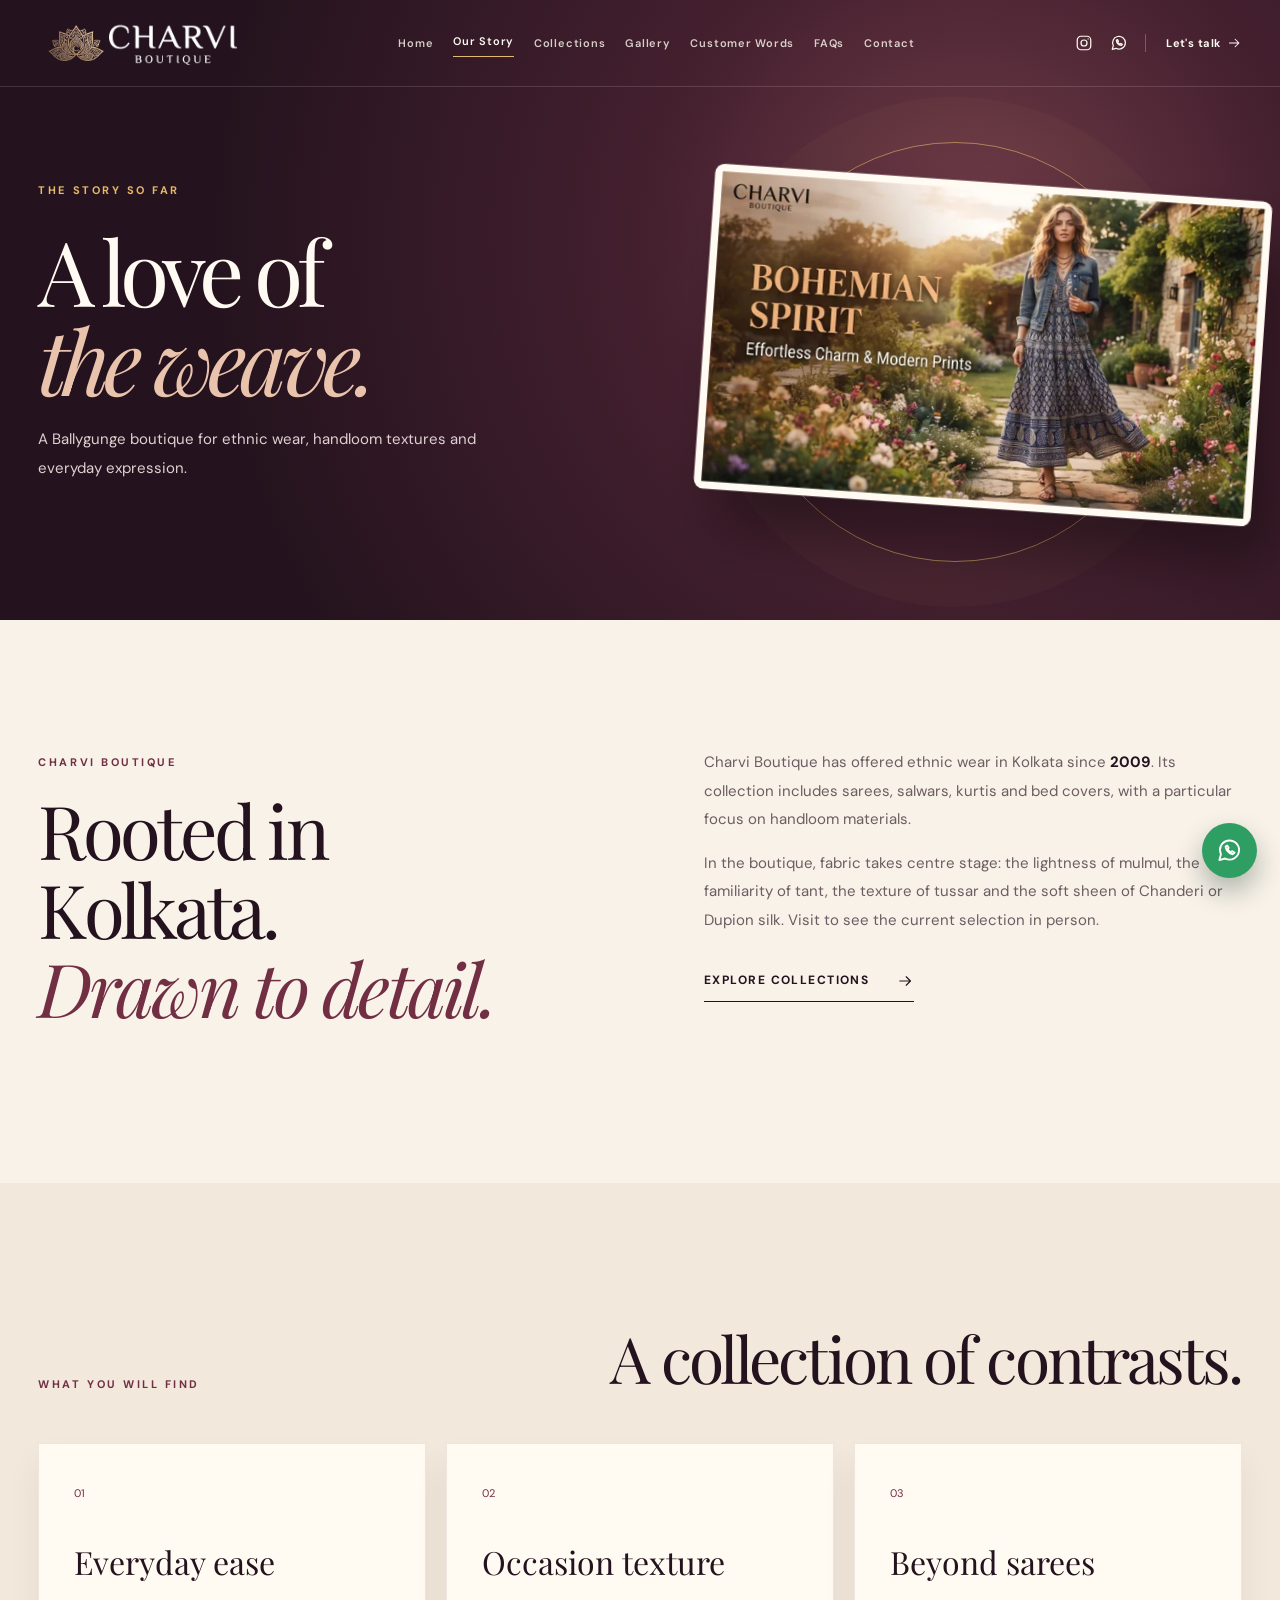
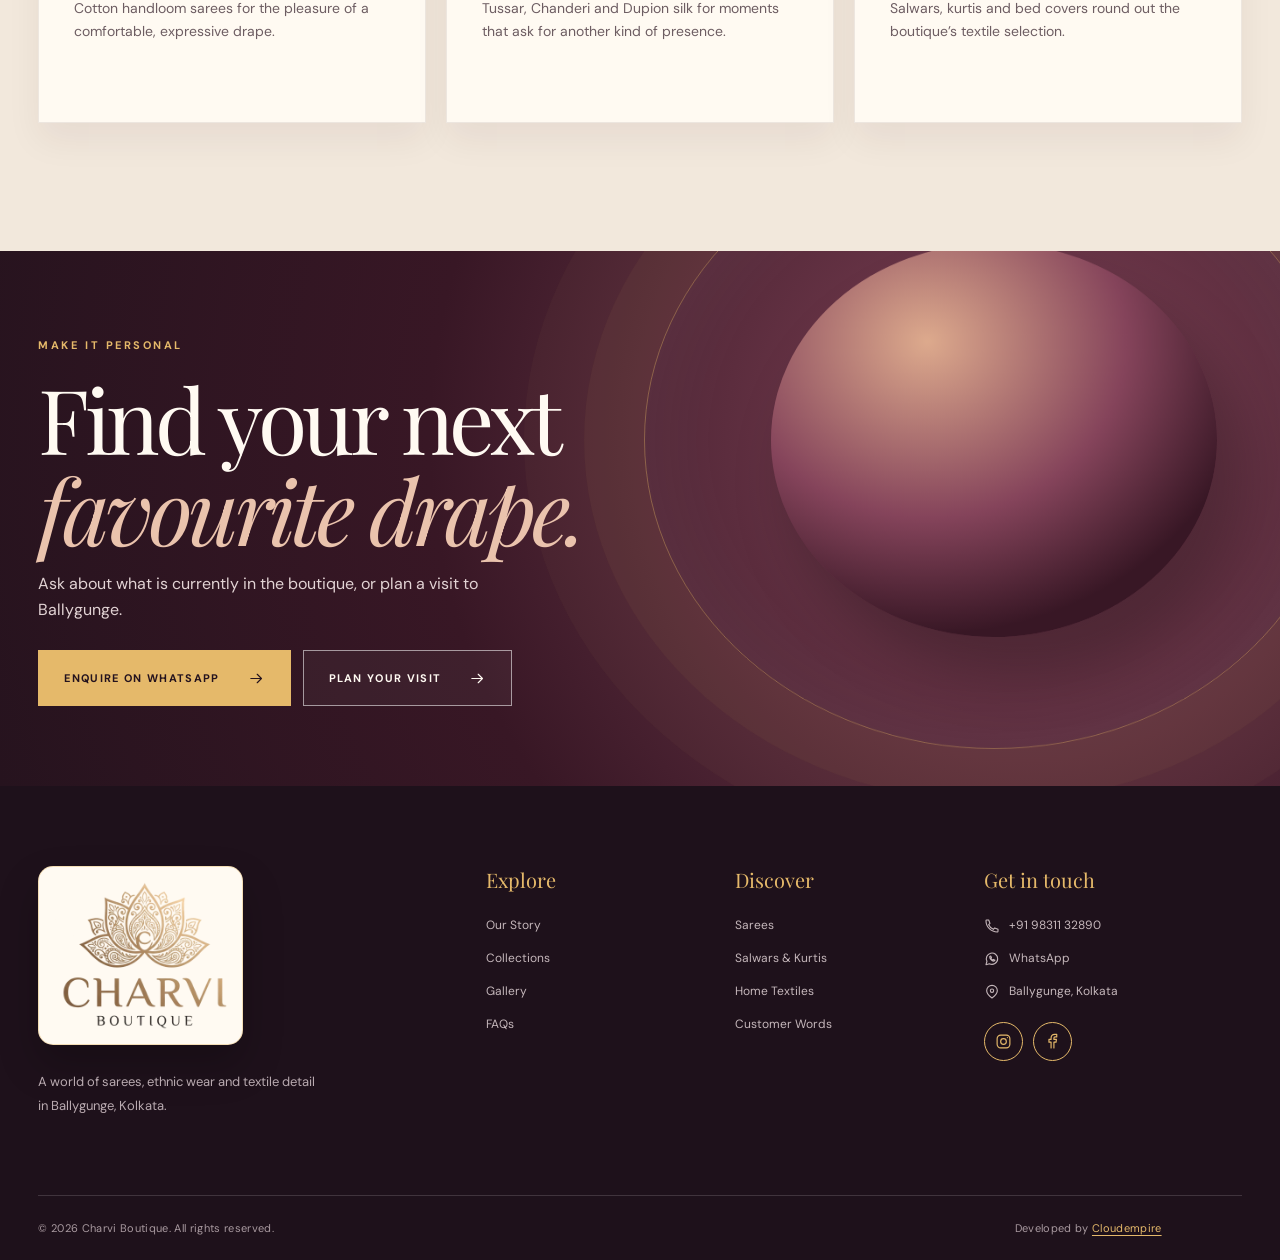
==== commit c307039f: "Add supplied Charvi logo and favicon" ====
--- a/about/index.html
+++ b/about/index.html
@@ -1 +1 @@
-<!doctype html><html lang="en"><head><meta charset="utf-8"><meta name="viewport" content="width=device-width, initial-scale=1"><meta name="theme-color" content="#24131e"><title>Our Story | Charvi Boutique, Kolkata</title><meta name="description" content="Learn about Charvi Boutique, a Ballygunge destination for handloom sarees and ethnic wear since 2009."><link rel="canonical" href="https://cloudempiretech.github.io/CharviBoutique/about/"><meta property="og:type" content="website"><meta property="og:title" content="Our Story | Charvi Boutique, Kolkata"><meta property="og:description" content="Learn about Charvi Boutique, a Ballygunge destination for handloom sarees and ethnic wear since 2009."><meta property="og:image" content="https://cloudempiretech.github.io/CharviBoutique/assets/images/hero-bohemian.jpg"><link rel="preconnect" href="https://fonts.googleapis.com"><link rel="preconnect" href="https://fonts.gstatic.com" crossorigin><link href="https://fonts.googleapis.com/css2?family=DM+Sans:wght@400;500;600;700&family=Playfair+Display:ital,wght@0,400;0,500;0,600;1,400;1,500&display=swap" rel="stylesheet"><link rel="stylesheet" href="../assets/css/style.css"><script type="application/ld+json">{"@context": "https://schema.org", "@type": "ClothingStore", "name": "Charvi Boutique", "url": "https://cloudempiretech.github.io/CharviBoutique/", "telephone": ["+91 98311 32890", "+91 94772 25097"], "address": {"@type": "PostalAddress", "streetAddress": "4B Baman Para Lane", "addressLocality": "Kolkata", "addressRegion": "West Bengal", "postalCode": "700019", "addressCountry": "IN"}, "sameAs": ["https://www.facebook.com/Charviboutique/", "https://www.instagram.com/thecharviboutique/"]}</script><script src="../assets/js/site.js" defer></script></head><body data-page="Our Story"><svg xmlns="http://www.w3.org/2000/svg" class="icon-sprite" aria-hidden="true"><symbol id="i-arrow" viewBox="0 0 24 24"><path d="M4 12h15m-6-6 6 6-6 6"/></symbol><symbol id="i-phone" viewBox="0 0 24 24"><path d="M7 3H4a1 1 0 0 0-1 1c0 9.4 7.6 17 17 17a1 1 0 0 0 1-1v-3l-5-2-2 2a15 15 0 0 1-7-7l2-2-2-5Z"/></symbol><symbol id="i-pin" viewBox="0 0 24 24"><path d="M20 10c0 5-8 11-8 11S4 15 4 10a8 8 0 1 1 16 0Z"/><circle cx="12" cy="10" r="2.5"/></symbol><symbol id="i-insta" viewBox="0 0 24 24"><rect x="3" y="3" width="18" height="18" rx="5"/><circle cx="12" cy="12" r="4"/><path d="M17.5 6.5h.01"/></symbol><symbol id="i-facebook" viewBox="0 0 24 24"><path d="M14 21v-8h3l.5-4H14V7c0-1 .4-1.5 1.6-1.5H18V2h-3c-3.4 0-5 1.8-5 5v2H7v4h3v8"/></symbol><symbol id="i-whatsapp" viewBox="0 0 24 24"><path d="M20.5 11.6a8.5 8.5 0 0 1-12.4 7.5L3 20.5l1.4-5.1a8.5 8.5 0 1 1 16.1-3.8Z"/><path d="M8.5 8.5c.4 3.3 3.2 6.2 6.5 6.8l1.5-1.5-2.3-1.2-1.1 1a7 7 0 0 1-2.8-2.8l1-1.1-1.3-2.2-1.5 1Z"/></symbol><symbol id="i-menu" viewBox="0 0 24 24"><path d="M3 7h18M3 12h18M3 17h18"/></symbol><symbol id="i-close" viewBox="0 0 24 24"><path d="M5 5 19 19M19 5 5 19"/></symbol><symbol id="i-plus" viewBox="0 0 24 24"><path d="M12 4v16M4 12h16"/></symbol></svg><a class="skip-link" href="#main">Skip to content</a><div class="page-transition" aria-hidden="true"></div><header class="site-header"><div class="container header-inner"><a class="brand" href="../" aria-label="Charvi Boutique home"><span class="brand-mark">C<span>✦</span>B</span><span class="brand-name">Charvi <small>BOUTIQUE</small></span></a><nav class="site-nav" id="site-nav" aria-label="Main navigation"><a href="../" >Home</a><a href="../about/" aria-current="page">Our Story</a><a href="../collections/" >Collections</a><a href="../gallery/" >Gallery</a><a href="../testimonials/" >Customer Words</a><a href="../faq/" >FAQs</a><a href="../contact/" >Contact</a></nav><div class="header-actions"><a href="https://www.instagram.com/thecharviboutique/?hl=en" aria-label="Instagram" target="_blank" rel="noopener noreferrer"><svg class="icon" aria-hidden="true"><use href="#i-insta"></use></svg></a><a href="https://wa.me/919831132890" aria-label="WhatsApp Charvi Boutique" target="_blank" rel="noopener noreferrer"><svg class="icon" aria-hidden="true"><use href="#i-whatsapp"></use></svg></a><a class="header-contact" href="../contact/">Let's talk <svg class="icon" aria-hidden="true"><use href="#i-arrow"></use></svg></a><button class="menu-toggle" type="button" aria-label="Open menu" aria-expanded="false" aria-controls="site-nav"><svg class="icon" aria-hidden="true"><use href="#i-menu"></use></svg></button></div></div></header><main id="main"><section class="page-hero about-hero"><div class="container page-hero-grid"><div class="page-hero-copy"><span class="eyebrow hero-reveal">The story so far</span><h1 class="hero-reveal">A love of<br><em>the weave.</em></h1><p class="hero-reveal">A Ballygunge boutique for ethnic wear, handloom textures and everyday expression.</p></div><div class="page-hero-art campaign-art"><picture class="campaign-image page-art-photo"><source type="image/webp" srcset="../assets/images/hero-bohemian-640.webp 640w, ../assets/images/hero-bohemian-1024.webp 1024w, ../assets/images/hero-bohemian-1536.webp 1536w" sizes="(max-width: 700px) calc(100vw - 36px), (max-width: 950px) 48vw, 44vw"><img src="../assets/images/hero-bohemian.jpg" alt="Charvi Boutique campaign artwork showing a woman in a blue printed dress in a garden, with Bohemian Spirit lettering" loading="eager" decoding="async" fetchpriority="high" width="1536" height="879"></picture><span class="art-circle"></span></div></div></section><section class="section-pad container split-story"><div class="reveal"><span class="eyebrow">Charvi Boutique</span><h2>Rooted in Kolkata.<br><em>Drawn to detail.</em></h2></div><div class="story-prose reveal"><p>Charvi Boutique has offered ethnic wear in Kolkata since <strong>2009</strong>. Its collection includes sarees, salwars, kurtis and bed covers, with a particular focus on handloom materials.</p><p>In the boutique, fabric takes centre stage: the lightness of mulmul, the familiarity of tant, the texture of tussar and the soft sheen of Chanderi or Dupion silk. Visit to see the current selection in person.</p><a class="text-link" href="../collections/"><span>Explore collections</span><svg class="icon" aria-hidden="true"><use href="#i-arrow"></use></svg></a></div></section><section class="values-section section-pad"><div class="container"><div class="section-head reveal"><span class="eyebrow">What you will find</span><h2>A collection of contrasts.</h2></div><div class="value-grid"><article class="value-card tilt reveal"><span>01</span><h3>Everyday ease</h3><p>Cotton handloom sarees for the pleasure of a comfortable, expressive drape.</p></article><article class="value-card tilt reveal"><span>02</span><h3>Occasion texture</h3><p>Tussar, Chanderi and Dupion silk for moments that ask for another kind of presence.</p></article><article class="value-card tilt reveal"><span>03</span><h3>Beyond sarees</h3><p>Salwars, kurtis and bed covers round out the boutique’s textile selection.</p></article></div></div></section><section class="contact-band"><div class="contact-band-inner reveal"><span class="eyebrow">Make it personal</span><h2>Find your next<br><em>favourite drape.</em></h2><p>Ask about what is currently in the boutique, or plan a visit to Ballygunge.</p><div class="button-row"><a class="btn btn-gold" href="https://wa.me/919831132890"><span>Enquire on WhatsApp</span><svg class="icon" aria-hidden="true"><use href="#i-arrow"></use></svg></a><a class="btn btn-outline-light" href="../contact/"><span>Plan your visit</span><svg class="icon" aria-hidden="true"><use href="#i-arrow"></use></svg></a></div></div><div class="band-orb" aria-hidden="true"></div></section></main><footer class="site-footer"><div class="container footer-main"><div class="footer-brand"><a class="brand footer-logo" href="../" aria-label="Charvi Boutique home"><span class="brand-mark">C<span>✦</span>B</span><span class="brand-name">Charvi <small>BOUTIQUE</small></span></a><p>A world of sarees, ethnic wear and textile detail in Ballygunge, Kolkata.</p></div><div class="footer-links"><h3>Explore</h3><a href="../about/">Our Story</a><a href="../collections/">Collections</a><a href="../gallery/">Gallery</a><a href="../faq/">FAQs</a></div><div class="footer-links"><h3>Discover</h3><a href="../collections/sarees/">Sarees</a><a href="../collections/salwar-kurtis/">Salwars & Kurtis</a><a href="../collections/home-textiles/">Home Textiles</a><a href="../testimonials/">Customer Words</a></div><div class="footer-contact"><h3>Get in touch</h3><a href="tel:+919831132890"><svg class="icon" aria-hidden="true"><use href="#i-phone"></use></svg> +91 98311 32890</a><a href="https://wa.me/919831132890" target="_blank" rel="noopener noreferrer"><svg class="icon" aria-hidden="true"><use href="#i-whatsapp"></use></svg> WhatsApp</a><a href="https://www.google.com/maps/search/?api=1&query=Charvi+Boutique+4B+Baman+Para+Lane+Ballygunge+Kolkata" target="_blank" rel="noopener noreferrer"><svg class="icon" aria-hidden="true"><use href="#i-pin"></use></svg> Ballygunge, Kolkata</a><div class="social-row"><a href="https://www.instagram.com/thecharviboutique/?hl=en" aria-label="Instagram" target="_blank" rel="noopener noreferrer"><svg class="icon" aria-hidden="true"><use href="#i-insta"></use></svg></a><a href="https://www.facebook.com/Charviboutique/" aria-label="Facebook" target="_blank" rel="noopener noreferrer"><svg class="icon" aria-hidden="true"><use href="#i-facebook"></use></svg></a></div></div></div><div class="container footer-bottom"><span>© 2026 Charvi Boutique. All rights reserved.</span><span>Developed by <a href="https://cloudempire.tech/" target="_blank" rel="noopener noreferrer">Cloudempire</a></span></div></footer><a class="float-whatsapp" href="https://wa.me/919831132890" aria-label="Chat with Charvi Boutique on WhatsApp" target="_blank" rel="noopener noreferrer"><svg class="icon" aria-hidden="true"><use href="#i-whatsapp"></use></svg></a></body></html>+<!doctype html><html lang="en"><head><meta charset="utf-8"><meta name="viewport" content="width=device-width, initial-scale=1"><link rel="icon" href="../assets/images/favicon.ico" type="image/x-icon"><link rel="icon" href="../assets/images/favicon-32.png" type="image/png" sizes="32x32"><link rel="icon" href="../assets/images/favicon-192.png" type="image/png" sizes="192x192"><link rel="apple-touch-icon" href="../assets/images/apple-touch-icon.png" sizes="180x180"><meta name="theme-color" content="#24131e"><title>Our Story | Charvi Boutique, Kolkata</title><meta name="description" content="Learn about Charvi Boutique, a Ballygunge destination for handloom sarees and ethnic wear since 2009."><link rel="canonical" href="https://cloudempiretech.github.io/CharviBoutique/about/"><meta property="og:type" content="website"><meta property="og:title" content="Our Story | Charvi Boutique, Kolkata"><meta property="og:description" content="Learn about Charvi Boutique, a Ballygunge destination for handloom sarees and ethnic wear since 2009."><meta property="og:image" content="https://cloudempiretech.github.io/CharviBoutique/assets/images/hero-bohemian.jpg"><link rel="preconnect" href="https://fonts.googleapis.com"><link rel="preconnect" href="https://fonts.gstatic.com" crossorigin><link href="https://fonts.googleapis.com/css2?family=DM+Sans:wght@400;500;600;700&family=Playfair+Display:ital,wght@0,400;0,500;0,600;1,400;1,500&display=swap" rel="stylesheet"><link rel="stylesheet" href="../assets/css/style.css"><script type="application/ld+json">{"@context": "https://schema.org", "@type": "ClothingStore", "name": "Charvi Boutique", "url": "https://cloudempiretech.github.io/CharviBoutique/", "logo": "https://cloudempiretech.github.io/CharviBoutique/assets/images/charvi-logo.png", "telephone": ["+91 98311 32890", "+91 94772 25097"], "address": {"@type": "PostalAddress", "streetAddress": "4B Baman Para Lane", "addressLocality": "Kolkata", "addressRegion": "West Bengal", "postalCode": "700019", "addressCountry": "IN"}, "sameAs": ["https://www.facebook.com/Charviboutique/", "https://www.instagram.com/thecharviboutique/"]}</script><script src="../assets/js/site.js" defer></script></head><body data-page="Our Story"><svg xmlns="http://www.w3.org/2000/svg" class="icon-sprite" aria-hidden="true"><symbol id="i-arrow" viewBox="0 0 24 24"><path d="M4 12h15m-6-6 6 6-6 6"/></symbol><symbol id="i-phone" viewBox="0 0 24 24"><path d="M7 3H4a1 1 0 0 0-1 1c0 9.4 7.6 17 17 17a1 1 0 0 0 1-1v-3l-5-2-2 2a15 15 0 0 1-7-7l2-2-2-5Z"/></symbol><symbol id="i-pin" viewBox="0 0 24 24"><path d="M20 10c0 5-8 11-8 11S4 15 4 10a8 8 0 1 1 16 0Z"/><circle cx="12" cy="10" r="2.5"/></symbol><symbol id="i-insta" viewBox="0 0 24 24"><rect x="3" y="3" width="18" height="18" rx="5"/><circle cx="12" cy="12" r="4"/><path d="M17.5 6.5h.01"/></symbol><symbol id="i-facebook" viewBox="0 0 24 24"><path d="M14 21v-8h3l.5-4H14V7c0-1 .4-1.5 1.6-1.5H18V2h-3c-3.4 0-5 1.8-5 5v2H7v4h3v8"/></symbol><symbol id="i-whatsapp" viewBox="0 0 24 24"><path d="M20.5 11.6a8.5 8.5 0 0 1-12.4 7.5L3 20.5l1.4-5.1a8.5 8.5 0 1 1 16.1-3.8Z"/><path d="M8.5 8.5c.4 3.3 3.2 6.2 6.5 6.8l1.5-1.5-2.3-1.2-1.1 1a7 7 0 0 1-2.8-2.8l1-1.1-1.3-2.2-1.5 1Z"/></symbol><symbol id="i-menu" viewBox="0 0 24 24"><path d="M3 7h18M3 12h18M3 17h18"/></symbol><symbol id="i-close" viewBox="0 0 24 24"><path d="M5 5 19 19M19 5 5 19"/></symbol><symbol id="i-plus" viewBox="0 0 24 24"><path d="M12 4v16M4 12h16"/></symbol></svg><a class="skip-link" href="#main">Skip to content</a><div class="page-transition" aria-hidden="true"></div><header class="site-header"><div class="container header-inner"><a class="brand brand-lockup" href="../" aria-label="Charvi Boutique home"><img class="brand-emblem" src="../assets/images/charvi-emblem.png" alt="" width="360" height="196"><img class="brand-wordmark" src="../assets/images/charvi-wordmark.png" alt="" width="560" height="192"></a><nav class="site-nav" id="site-nav" aria-label="Main navigation"><a href="../" >Home</a><a href="../about/" aria-current="page">Our Story</a><a href="../collections/" >Collections</a><a href="../gallery/" >Gallery</a><a href="../testimonials/" >Customer Words</a><a href="../faq/" >FAQs</a><a href="../contact/" >Contact</a></nav><div class="header-actions"><a href="https://www.instagram.com/thecharviboutique/?hl=en" aria-label="Instagram" target="_blank" rel="noopener noreferrer"><svg class="icon" aria-hidden="true"><use href="#i-insta"></use></svg></a><a href="https://wa.me/919831132890" aria-label="WhatsApp Charvi Boutique" target="_blank" rel="noopener noreferrer"><svg class="icon" aria-hidden="true"><use href="#i-whatsapp"></use></svg></a><a class="header-contact" href="../contact/">Let's talk <svg class="icon" aria-hidden="true"><use href="#i-arrow"></use></svg></a><button class="menu-toggle" type="button" aria-label="Open menu" aria-expanded="false" aria-controls="site-nav"><svg class="icon" aria-hidden="true"><use href="#i-menu"></use></svg></button></div></div></header><main id="main"><section class="page-hero about-hero"><div class="container page-hero-grid"><div class="page-hero-copy"><span class="eyebrow hero-reveal">The story so far</span><h1 class="hero-reveal">A love of<br><em>the weave.</em></h1><p class="hero-reveal">A Ballygunge boutique for ethnic wear, handloom textures and everyday expression.</p></div><div class="page-hero-art campaign-art"><picture class="campaign-image page-art-photo"><source type="image/webp" srcset="../assets/images/hero-bohemian-640.webp 640w, ../assets/images/hero-bohemian-1024.webp 1024w, ../assets/images/hero-bohemian-1536.webp 1536w" sizes="(max-width: 700px) calc(100vw - 36px), (max-width: 950px) 48vw, 44vw"><img src="../assets/images/hero-bohemian.jpg" alt="Charvi Boutique campaign artwork showing a woman in a blue printed dress in a garden, with Bohemian Spirit lettering" loading="eager" decoding="async" fetchpriority="high" width="1536" height="879"></picture><span class="art-circle"></span></div></div></section><section class="section-pad container split-story"><div class="reveal"><span class="eyebrow">Charvi Boutique</span><h2>Rooted in Kolkata.<br><em>Drawn to detail.</em></h2></div><div class="story-prose reveal"><p>Charvi Boutique has offered ethnic wear in Kolkata since <strong>2009</strong>. Its collection includes sarees, salwars, kurtis and bed covers, with a particular focus on handloom materials.</p><p>In the boutique, fabric takes centre stage: the lightness of mulmul, the familiarity of tant, the texture of tussar and the soft sheen of Chanderi or Dupion silk. Visit to see the current selection in person.</p><a class="text-link" href="../collections/"><span>Explore collections</span><svg class="icon" aria-hidden="true"><use href="#i-arrow"></use></svg></a></div></section><section class="values-section section-pad"><div class="container"><div class="section-head reveal"><span class="eyebrow">What you will find</span><h2>A collection of contrasts.</h2></div><div class="value-grid"><article class="value-card tilt reveal"><span>01</span><h3>Everyday ease</h3><p>Cotton handloom sarees for the pleasure of a comfortable, expressive drape.</p></article><article class="value-card tilt reveal"><span>02</span><h3>Occasion texture</h3><p>Tussar, Chanderi and Dupion silk for moments that ask for another kind of presence.</p></article><article class="value-card tilt reveal"><span>03</span><h3>Beyond sarees</h3><p>Salwars, kurtis and bed covers round out the boutique’s textile selection.</p></article></div></div></section><section class="contact-band"><div class="contact-band-inner reveal"><span class="eyebrow">Make it personal</span><h2>Find your next<br><em>favourite drape.</em></h2><p>Ask about what is currently in the boutique, or plan a visit to Ballygunge.</p><div class="button-row"><a class="btn btn-gold" href="https://wa.me/919831132890"><span>Enquire on WhatsApp</span><svg class="icon" aria-hidden="true"><use href="#i-arrow"></use></svg></a><a class="btn btn-outline-light" href="../contact/"><span>Plan your visit</span><svg class="icon" aria-hidden="true"><use href="#i-arrow"></use></svg></a></div></div><div class="band-orb" aria-hidden="true"></div></section></main><footer class="site-footer"><div class="container footer-main"><div class="footer-brand"><a class="brand footer-logo" href="../" aria-label="Charvi Boutique home"><picture><source type="image/webp" srcset="../assets/images/charvi-logo.webp"><img src="../assets/images/charvi-logo.png" alt="" decoding="async" width="800" height="680"></picture></a><p>A world of sarees, ethnic wear and textile detail in Ballygunge, Kolkata.</p></div><div class="footer-links"><h3>Explore</h3><a href="../about/">Our Story</a><a href="../collections/">Collections</a><a href="../gallery/">Gallery</a><a href="../faq/">FAQs</a></div><div class="footer-links"><h3>Discover</h3><a href="../collections/sarees/">Sarees</a><a href="../collections/salwar-kurtis/">Salwars & Kurtis</a><a href="../collections/home-textiles/">Home Textiles</a><a href="../testimonials/">Customer Words</a></div><div class="footer-contact"><h3>Get in touch</h3><a href="tel:+919831132890"><svg class="icon" aria-hidden="true"><use href="#i-phone"></use></svg> +91 98311 32890</a><a href="https://wa.me/919831132890" target="_blank" rel="noopener noreferrer"><svg class="icon" aria-hidden="true"><use href="#i-whatsapp"></use></svg> WhatsApp</a><a href="https://www.google.com/maps/search/?api=1&query=Charvi+Boutique+4B+Baman+Para+Lane+Ballygunge+Kolkata" target="_blank" rel="noopener noreferrer"><svg class="icon" aria-hidden="true"><use href="#i-pin"></use></svg> Ballygunge, Kolkata</a><div class="social-row"><a href="https://www.instagram.com/thecharviboutique/?hl=en" aria-label="Instagram" target="_blank" rel="noopener noreferrer"><svg class="icon" aria-hidden="true"><use href="#i-insta"></use></svg></a><a href="https://www.facebook.com/Charviboutique/" aria-label="Facebook" target="_blank" rel="noopener noreferrer"><svg class="icon" aria-hidden="true"><use href="#i-facebook"></use></svg></a></div></div></div><div class="container footer-bottom"><span>© 2026 Charvi Boutique. All rights reserved.</span><span>Developed by <a href="https://cloudempire.tech/" target="_blank" rel="noopener noreferrer">Cloudempire</a></span></div></footer><a class="float-whatsapp" href="https://wa.me/919831132890" aria-label="Chat with Charvi Boutique on WhatsApp" target="_blank" rel="noopener noreferrer"><svg class="icon" aria-hidden="true"><use href="#i-whatsapp"></use></svg></a></body></html>
--- a/assets/css/style.css
+++ b/assets/css/style.css
@@ -38,4 +38,17 @@
 @media(max-width:700px){.campaign-stage{width:100%;height:auto;aspect-ratio:1.45;margin:0 auto}.campaign-stage .stage-ring{width:70%;height:auto;aspect-ratio:1;top:-5%;left:8%}.campaign-main{inset:8% 1% auto 1%;padding:6px}.campaign-orb{width:55px;height:55px;bottom:0;right:0}.campaign-art{height:auto;min-height:0;margin-top:33px}.page-hero .campaign-art .campaign-image.page-art-photo{width:100%;padding:5px}.campaign-art .art-circle{width:72%;height:auto;aspect-ratio:1;top:-12%;left:13%}}
 @media(max-width:420px){.campaign-stage{height:auto;aspect-ratio:1.35}.campaign-art{height:auto}}
 @media(prefers-reduced-motion:reduce){.campaign-main,.page-hero .campaign-art .campaign-image.page-art-photo{animation:none!important;transform:none!important}.campaign-main:hover img{transform:none}}
+
+/* Supplied Charvi lockup: original emblem and lettering arranged for navigation. */
+.brand-lockup{gap:5px;align-items:center;transition:transform .3s ease,filter .3s ease}
+.brand-lockup:hover{transform:translateY(-2px);filter:drop-shadow(0 4px 12px rgba(229,185,106,.3))}
+.brand-lockup .brand-emblem{width:66px;height:auto;flex:none}
+.brand-lockup .brand-wordmark{width:128px;height:auto;flex:none;filter:brightness(0) invert(1)}
+.footer-logo{display:block;width:205px;padding:14px;background:#fffaf2;border:1px solid rgba(229,185,106,.45);border-radius:15px;box-shadow:0 20px 40px rgba(0,0,0,.22);transition:transform .3s,box-shadow .3s}
+.footer-logo:hover{transform:translateY(-4px) rotate(-1deg);box-shadow:0 25px 48px rgba(0,0,0,.3)}
+.footer-logo picture,.footer-logo img{display:block;width:100%;height:auto}
+.footer-bottom{padding-right:80px}
+@media(max-width:700px){.brand-lockup .brand-emblem{width:54px}.brand-lockup .brand-wordmark{width:108px}.brand-lockup{gap:3px}.footer-logo{width:190px}}
+@media(max-width:700px){.footer-bottom{padding-right:0}}
+@media(prefers-reduced-motion:reduce){.brand-lockup:hover,.footer-logo:hover{transform:none}}
 .abstract-art{position:absolute;inset:0;display:grid;place-items:center}
